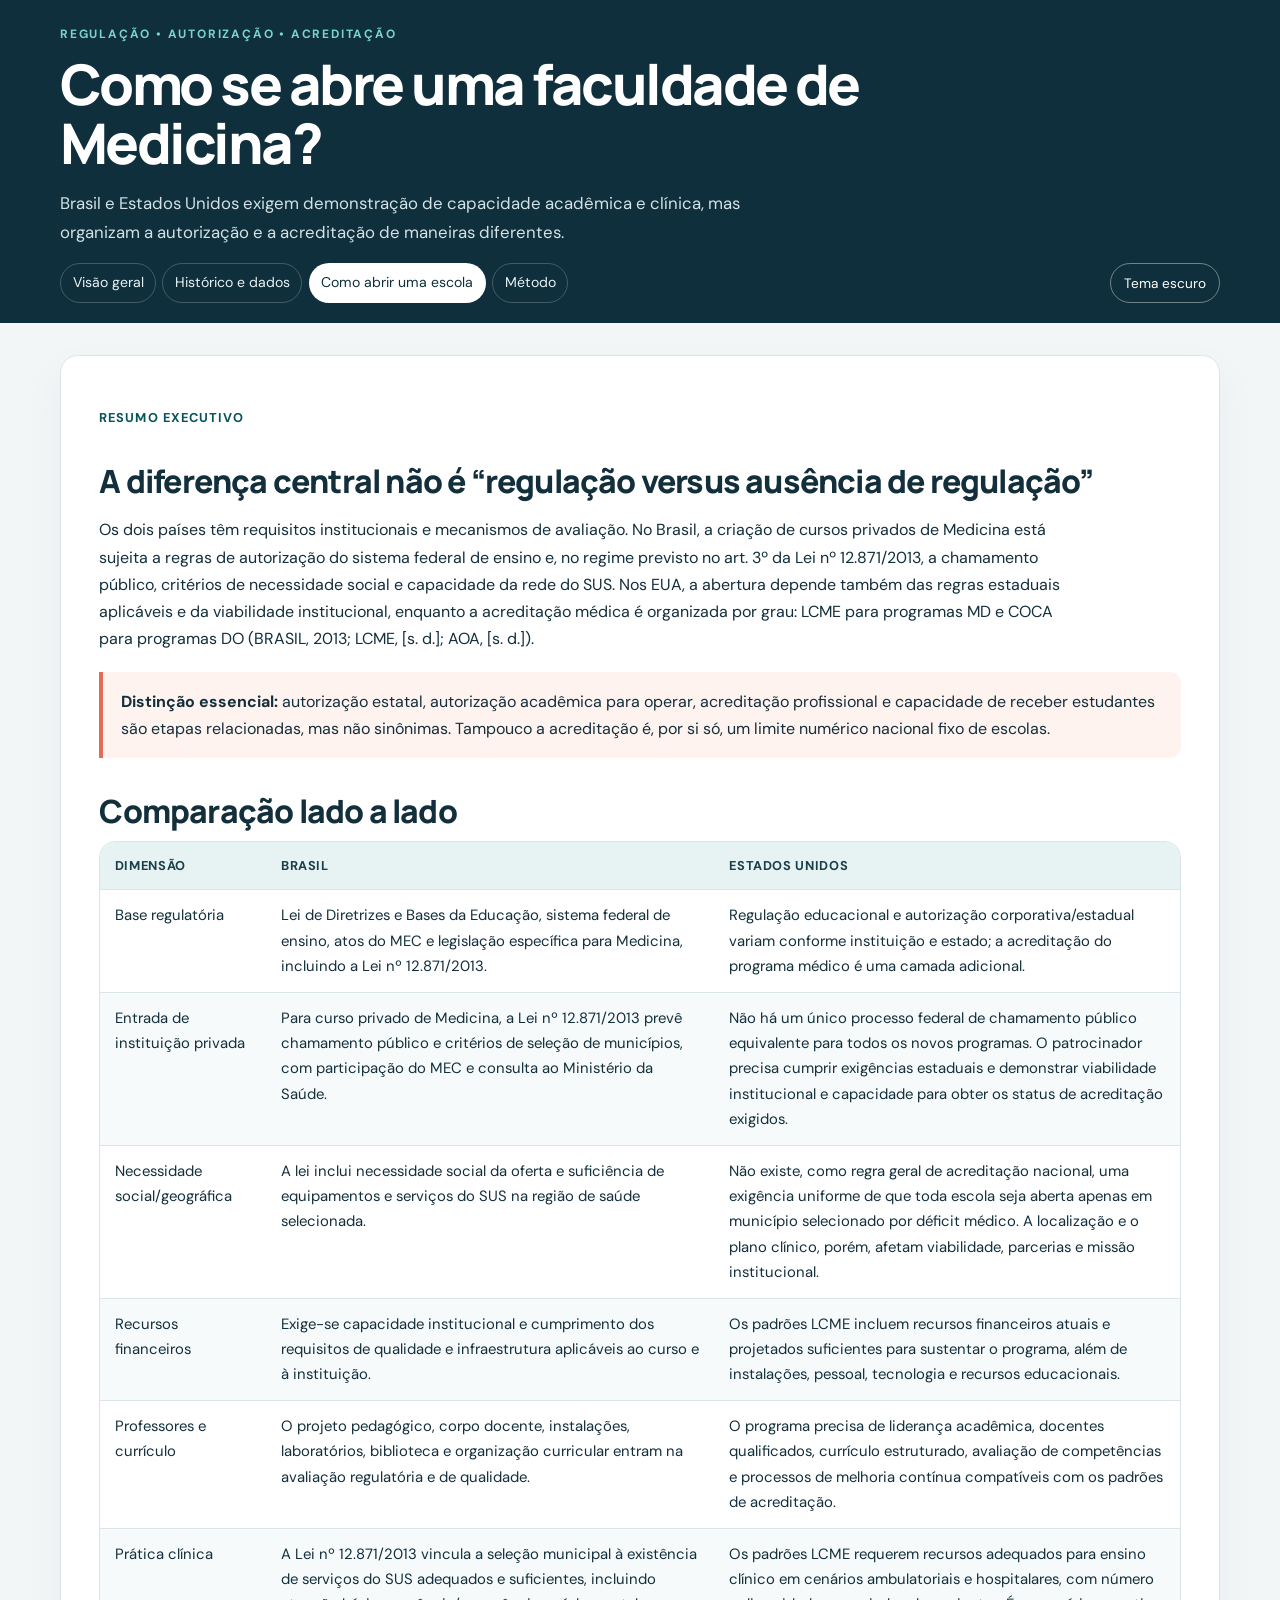
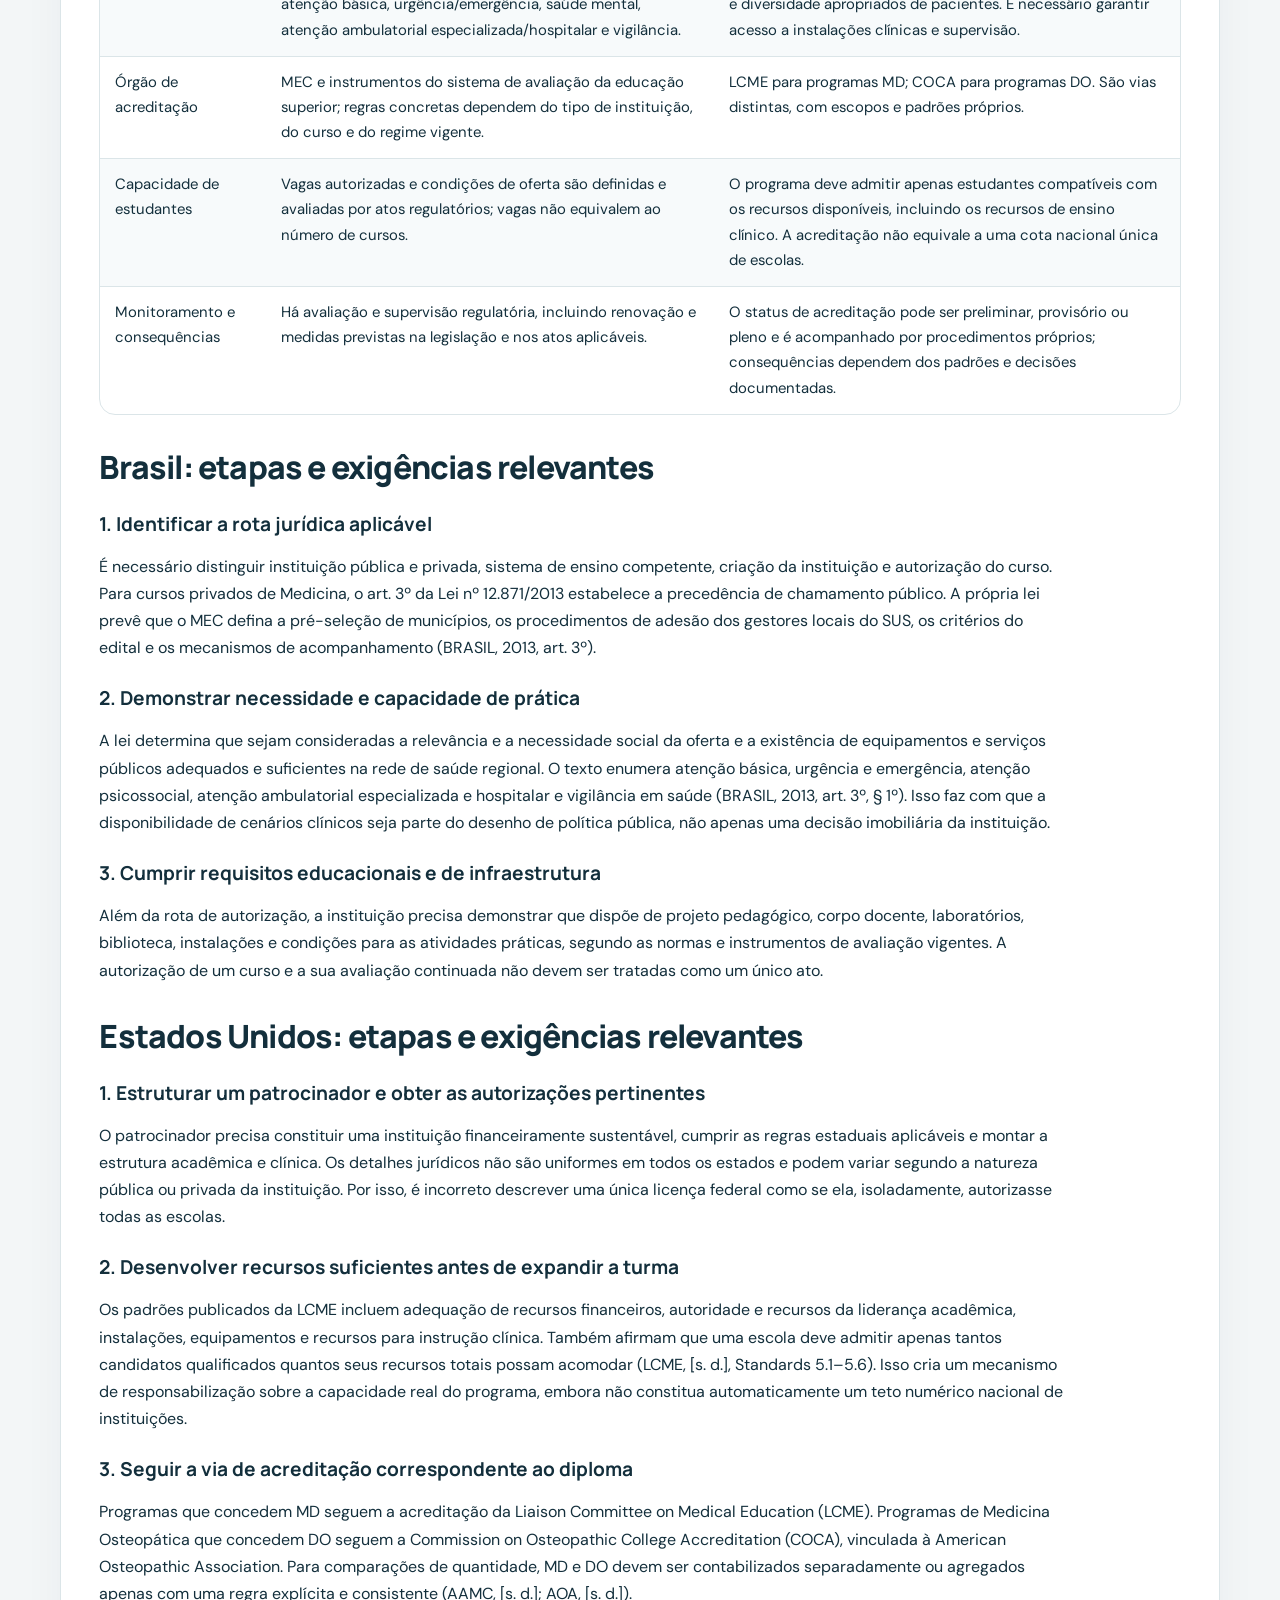
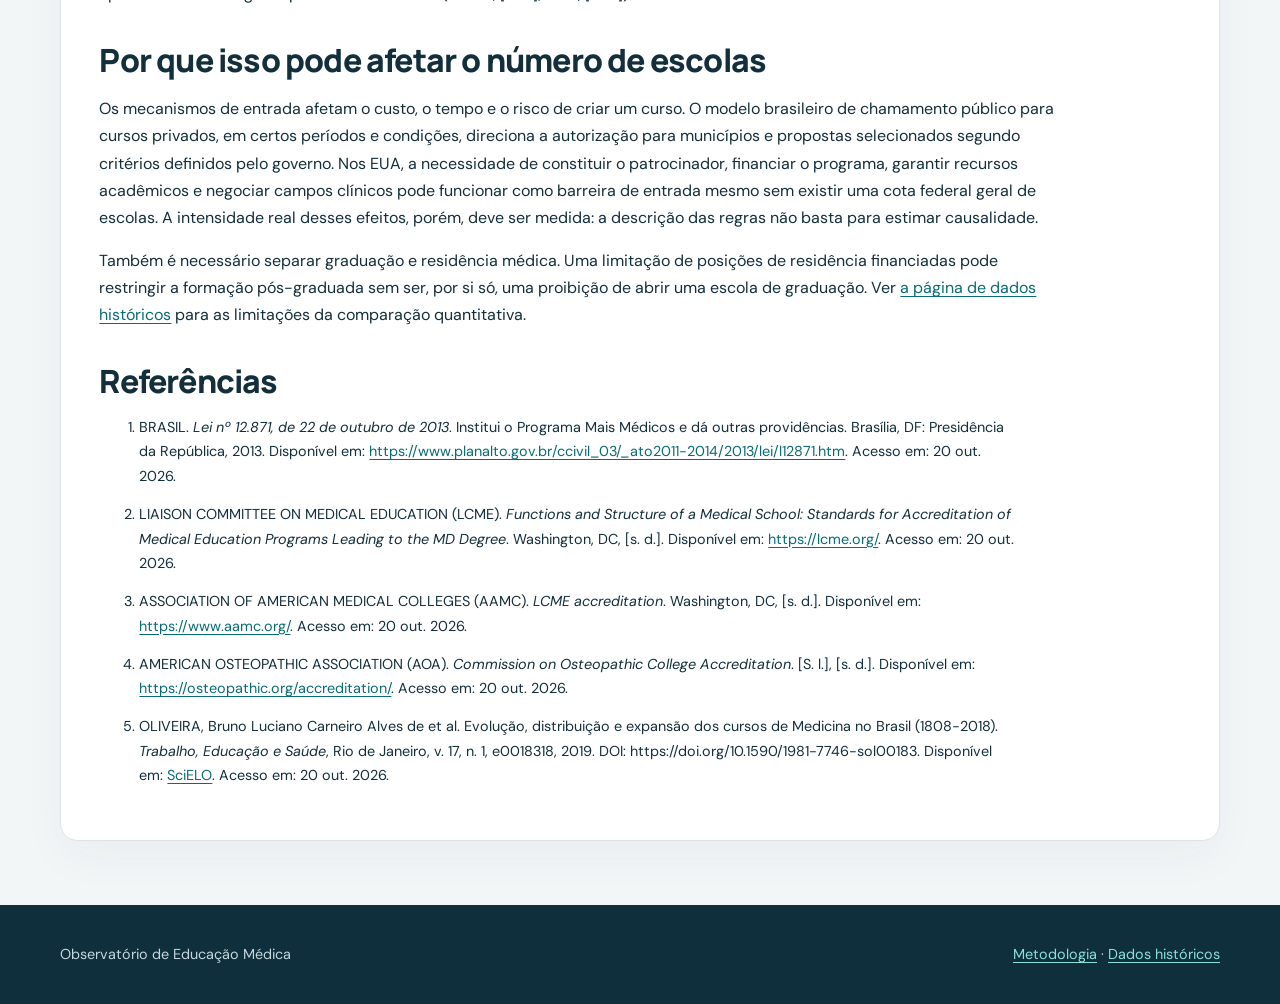
==== criterios.html @ 17373bdc "feat: add detailed comparison of medical school establishment requirements" ====
<!doctype html><html lang="pt-BR"><head><meta charset="utf-8"><meta name="viewport" content="width=device-width,initial-scale=1"><title>Como abrir uma faculdade de Medicina | Observatório</title><link rel="stylesheet" href="assets/site.css"><script defer src="assets/site.js"></script></head><body><a class="skip" href="#conteudo">Pular para o conteúdo</a><header class="site-header"><p class="eyebrow">Regulação • autorização • acreditação</p><h1>Como se abre uma faculdade de Medicina?</h1><p class="intro">Brasil e Estados Unidos exigem demonstração de capacidade acadêmica e clínica, mas organizam a autorização e a acreditação de maneiras diferentes.</p><div class="nav-row"><nav class="main-nav" aria-label="Navegação principal"><a href="index.html">Visão geral</a><a href="evolucao.html">Histórico e dados</a><a href="criterios.html" aria-current="page">Como abrir uma escola</a><a href="docs/METODOLOGIA.md">Método</a></nav><button class="theme-toggle" data-theme-toggle type="button" aria-pressed="false">Tema escuro</button></div></header><main id="conteudo"><article><p class="kicker">Resumo executivo</p><h2>A diferença central não é “regulação versus ausência de regulação”</h2><p>Os dois países têm requisitos institucionais e mecanismos de avaliação. No Brasil, a criação de cursos privados de Medicina está sujeita a regras de autorização do sistema federal de ensino e, no regime previsto no art. 3º da Lei nº 12.871/2013, a chamamento público, critérios de necessidade social e capacidade da rede do SUS. Nos EUA, a abertura depende também das regras estaduais aplicáveis e da viabilidade institucional, enquanto a acreditação médica é organizada por grau: LCME para programas MD e COCA para programas DO (BRASIL, 2013; LCME, [s. d.]; AOA, [s. d.]).</p><div class="note"><strong>Distinção essencial:</strong> autorização estatal, autorização acadêmica para operar, acreditação profissional e capacidade de receber estudantes são etapas relacionadas, mas não sinônimas. Tampouco a acreditação é, por si só, um limite numérico nacional fixo de escolas.</div><h2>Comparação lado a lado</h2><div class="table-wrap"><table><thead><tr><th>Dimensão</th><th>Brasil</th><th>Estados Unidos</th></tr></thead><tbody><tr><td>Base regulatória</td><td>Lei de Diretrizes e Bases da Educação, sistema federal de ensino, atos do MEC e legislação específica para Medicina, incluindo a Lei nº 12.871/2013.</td><td>Regulação educacional e autorização corporativa/estadual variam conforme instituição e estado; a acreditação do programa médico é uma camada adicional.</td></tr><tr><td>Entrada de instituição privada</td><td>Para curso privado de Medicina, a Lei nº 12.871/2013 prevê chamamento público e critérios de seleção de municípios, com participação do MEC e consulta ao Ministério da Saúde.</td><td>Não há um único processo federal de chamamento público equivalente para todos os novos programas. O patrocinador precisa cumprir exigências estaduais e demonstrar viabilidade institucional e capacidade para obter os status de acreditação exigidos.</td></tr><tr><td>Necessidade social/geográfica</td><td>A lei inclui necessidade social da oferta e suficiência de equipamentos e serviços do SUS na região de saúde selecionada.</td><td>Não existe, como regra geral de acreditação nacional, uma exigência uniforme de que toda escola seja aberta apenas em município selecionado por déficit médico. A localização e o plano clínico, porém, afetam viabilidade, parcerias e missão institucional.</td></tr><tr><td>Recursos financeiros</td><td>Exige-se capacidade institucional e cumprimento dos requisitos de qualidade e infraestrutura aplicáveis ao curso e à instituição.</td><td>Os padrões LCME incluem recursos financeiros atuais e projetados suficientes para sustentar o programa, além de instalações, pessoal, tecnologia e recursos educacionais.</td></tr><tr><td>Professores e currículo</td><td>O projeto pedagógico, corpo docente, instalações, laboratórios, biblioteca e organização curricular entram na avaliação regulatória e de qualidade.</td><td>O programa precisa de liderança acadêmica, docentes qualificados, currículo estruturado, avaliação de competências e processos de melhoria contínua compatíveis com os padrões de acreditação.</td></tr><tr><td>Prática clínica</td><td>A Lei nº 12.871/2013 vincula a seleção municipal à existência de serviços do SUS adequados e suficientes, incluindo atenção básica, urgência/emergência, saúde mental, atenção ambulatorial especializada/hospitalar e vigilância.</td><td>Os padrões LCME requerem recursos adequados para ensino clínico em cenários ambulatoriais e hospitalares, com número e diversidade apropriados de pacientes. É necessário garantir acesso a instalações clínicas e supervisão.</td></tr><tr><td>Órgão de acreditação</td><td>MEC e instrumentos do sistema de avaliação da educação superior; regras concretas dependem do tipo de instituição, do curso e do regime vigente.</td><td>LCME para programas MD; COCA para programas DO. São vias distintas, com escopos e padrões próprios.</td></tr><tr><td>Capacidade de estudantes</td><td>Vagas autorizadas e condições de oferta são definidas e avaliadas por atos regulatórios; vagas não equivalem ao número de cursos.</td><td>O programa deve admitir apenas estudantes compatíveis com os recursos disponíveis, incluindo os recursos de ensino clínico. A acreditação não equivale a uma cota nacional única de escolas.</td></tr><tr><td>Monitoramento e consequências</td><td>Há avaliação e supervisão regulatória, incluindo renovação e medidas previstas na legislação e nos atos aplicáveis.</td><td>O status de acreditação pode ser preliminar, provisório ou pleno e é acompanhado por procedimentos próprios; consequências dependem dos padrões e decisões documentadas.</td></tr></tbody></table></div><h2>Brasil: etapas e exigências relevantes</h2><h3>1. Identificar a rota jurídica aplicável</h3><p>É necessário distinguir instituição pública e privada, sistema de ensino competente, criação da instituição e autorização do curso. Para cursos privados de Medicina, o art. 3º da Lei nº 12.871/2013 estabelece a precedência de chamamento público. A própria lei prevê que o MEC defina a pré-seleção de municípios, os procedimentos de adesão dos gestores locais do SUS, os critérios do edital e os mecanismos de acompanhamento (BRASIL, 2013, art. 3º).</p><h3>2. Demonstrar necessidade e capacidade de prática</h3><p>A lei determina que sejam consideradas a relevância e a necessidade social da oferta e a existência de equipamentos e serviços públicos adequados e suficientes na rede de saúde regional. O texto enumera atenção básica, urgência e emergência, atenção psicossocial, atenção ambulatorial especializada e hospitalar e vigilância em saúde (BRASIL, 2013, art. 3º, § 1º). Isso faz com que a disponibilidade de cenários clínicos seja parte do desenho de política pública, não apenas uma decisão imobiliária da instituição.</p><h3>3. Cumprir requisitos educacionais e de infraestrutura</h3><p>Além da rota de autorização, a instituição precisa demonstrar que dispõe de projeto pedagógico, corpo docente, laboratórios, biblioteca, instalações e condições para as atividades práticas, segundo as normas e instrumentos de avaliação vigentes. A autorização de um curso e a sua avaliação continuada não devem ser tratadas como um único ato.</p><h2>Estados Unidos: etapas e exigências relevantes</h2><h3>1. Estruturar um patrocinador e obter as autorizações pertinentes</h3><p>O patrocinador precisa constituir uma instituição financeiramente sustentável, cumprir as regras estaduais aplicáveis e montar a estrutura acadêmica e clínica. Os detalhes jurídicos não são uniformes em todos os estados e podem variar segundo a natureza pública ou privada da instituição. Por isso, é incorreto descrever uma única licença federal como se ela, isoladamente, autorizasse todas as escolas.</p><h3>2. Desenvolver recursos suficientes antes de expandir a turma</h3><p>Os padrões publicados da LCME incluem adequação de recursos financeiros, autoridade e recursos da liderança acadêmica, instalações, equipamentos e recursos para instrução clínica. Também afirmam que uma escola deve admitir apenas tantos candidatos qualificados quantos seus recursos totais possam acomodar (LCME, [s. d.], Standards 5.1–5.6). Isso cria um mecanismo de responsabilização sobre a capacidade real do programa, embora não constitua automaticamente um teto numérico nacional de instituições.</p><h3>3. Seguir a via de acreditação correspondente ao diploma</h3><p>Programas que concedem MD seguem a acreditação da Liaison Committee on Medical Education (LCME). Programas de Medicina Osteopática que concedem DO seguem a Commission on Osteopathic College Accreditation (COCA), vinculada à American Osteopathic Association. Para comparações de quantidade, MD e DO devem ser contabilizados separadamente ou agregados apenas com uma regra explícita e consistente (AAMC, [s. d.]; AOA, [s. d.]).</p><h2>Por que isso pode afetar o número de escolas</h2><p>Os mecanismos de entrada afetam o custo, o tempo e o risco de criar um curso. O modelo brasileiro de chamamento público para cursos privados, em certos períodos e condições, direciona a autorização para municípios e propostas selecionados segundo critérios definidos pelo governo. Nos EUA, a necessidade de constituir o patrocinador, financiar o programa, garantir recursos acadêmicos e negociar campos clínicos pode funcionar como barreira de entrada mesmo sem existir uma cota federal geral de escolas. A intensidade real desses efeitos, porém, deve ser medida: a descrição das regras não basta para estimar causalidade.</p><p>Também é necessário separar graduação e residência médica. Uma limitação de posições de residência financiadas pode restringir a formação pós-graduada sem ser, por si só, uma proibição de abrir uma escola de graduação. Ver <a href="evolucao.html">a página de dados históricos</a> para as limitações da comparação quantitativa.</p><h2>Referências</h2><ol class="refs"><li>BRASIL. <em>Lei nº 12.871, de 22 de outubro de 2013</em>. Institui o Programa Mais Médicos e dá outras providências. Brasília, DF: Presidência da República, 2013. Disponível em: <a href="https://www.planalto.gov.br/ccivil_03/_ato2011-2014/2013/lei/l12871.htm">https://www.planalto.gov.br/ccivil_03/_ato2011-2014/2013/lei/l12871.htm</a>. Acesso em: 20 out. 2026.</li><li>LIAISON COMMITTEE ON MEDICAL EDUCATION (LCME). <em>Functions and Structure of a Medical School: Standards for Accreditation of Medical Education Programs Leading to the MD Degree</em>. Washington, DC, [s. d.]. Disponível em: <a href="https://lcme.org/">https://lcme.org/</a>. Acesso em: 20 out. 2026.</li><li>ASSOCIATION OF AMERICAN MEDICAL COLLEGES (AAMC). <em>LCME accreditation</em>. Washington, DC, [s. d.]. Disponível em: <a href="https://www.aamc.org/">https://www.aamc.org/</a>. Acesso em: 20 out. 2026.</li><li>AMERICAN OSTEOPATHIC ASSOCIATION (AOA). <em>Commission on Osteopathic College Accreditation</em>. [S. l.], [s. d.]. Disponível em: <a href="https://osteopathic.org/accreditation/">https://osteopathic.org/accreditation/</a>. Acesso em: 20 out. 2026.</li><li>OLIVEIRA, Bruno Luciano Carneiro Alves de et al. Evolução, distribuição e expansão dos cursos de Medicina no Brasil (1808-2018). <em>Trabalho, Educação e Saúde</em>, Rio de Janeiro, v. 17, n. 1, e0018318, 2019. DOI: https://doi.org/10.1590/1981-7746-sol00183. Disponível em: <a href="https://www.scielo.br/j/tes/a/SGBd4Hbk5ghWD3yg6vqt3Jk/">SciELO</a>. Acesso em: 20 out. 2026.</li></ol></article></main><footer class="site-footer"><div class="footer-inner"><p>Observatório de Educação Médica</p><p><a href="docs/METODOLOGIA.md">Metodologia</a> · <a href="evolucao.html">Dados históricos</a></p></div></footer></body></html>
---- assets/site.css ----
@import url('https://fonts.googleapis.com/css2?family=DM+Sans:wght@400;500;600;700&family=Manrope:wght@500;600;700;800&display=swap');:root{color-scheme:light;--bg:#f3f6f7;--paper:#fff;--ink:#132f3c;--muted:#526b77;--line:#dbe5e8;--teal:#087e8b;--coral:#e56b54;--shadow:0 16px 44px #1537470b}*{box-sizing:border-box}html{scroll-behavior:smooth}body{margin:0;background:var(--bg);color:var(--ink);font:16px/1.7 'DM Sans',system-ui,sans-serif}a{color:#086b75;text-underline-offset:3px}a:hover{color:var(--coral)}.skip{position:absolute;left:-9999px}.skip:focus{left:1rem;top:1rem;background:#fff;padding:1rem;z-index:5}.site-header{background:#102f3c;color:white;padding:1.5rem max(1rem,calc((100% - 1160px)/2)) 1.2rem}.eyebrow{margin:0;color:#7bd3d0;font-size:.75rem;font-weight:700;text-transform:uppercase;letter-spacing:.15em}.site-header h1{font:800 clamp(2rem,4.5vw,3.5rem)/1.05 Manrope,system-ui,sans-serif;letter-spacing:-.045em;margin:.65rem 0;max-width:900px}.intro{color:#d2e2e6;max-width:760px;font-size:1.05rem}.nav-row{display:flex;justify-content:space-between;align-items:center;gap:1rem;flex-wrap:wrap}.main-nav{display:flex;flex-wrap:wrap;gap:.4rem}.main-nav a{color:#e8f3f5;text-decoration:none;padding:.45rem .72rem;border:1px solid #ffffff35;border-radius:99px;font-size:.88rem}.main-nav a:hover,.main-nav a[aria-current=page]{background:#fff;color:#102f3c}.theme-toggle{border:1px solid #ffffff66;background:transparent;color:white;border-radius:99px;padding:.45rem .8rem;cursor:pointer;font:inherit;font-size:.85rem}main{width:min(1160px,calc(100% - 2rem));margin:2rem auto 4rem}.hero{background:linear-gradient(125deg,#e1f2ef,#f9fbfa 65%,#fff);border:1px solid #cde4e1;border-radius:1.5rem;padding:clamp(1.4rem,5vw,3.5rem)}.hero h2{font:800 clamp(2rem,4.8vw,4rem)/1.08 Manrope,system-ui,sans-serif;letter-spacing:-.05em;max-width:900px;margin:.7rem 0 1rem}.hero p{max-width:800px;font-size:1.08rem;color:#3d5b65}.kicker{color:#07545d;font-size:.8rem;font-weight:700;letter-spacing:.08em;text-transform:uppercase}.section-heading{font:800 clamp(1.5rem,3vw,2.2rem)/1.2 Manrope,sans-serif;letter-spacing:-.03em;margin:3rem 0 .4rem}.lede{color:var(--muted);max-width:800px}.card-grid{display:grid;grid-template-columns:repeat(3,minmax(0,1fr));gap:1rem;margin:1.4rem 0}.feature-card,article,.chart-card{background:var(--paper);border:1px solid var(--line);border-radius:1.1rem;padding:1.4rem;box-shadow:var(--shadow)}.feature-card{display:flex;flex-direction:column;min-height:190px;color:inherit;text-decoration:none;transition:transform .2s,border-color .2s}.feature-card:hover{transform:translateY(-3px);border-color:var(--teal)}.card-number{font:800 2rem Manrope;color:var(--coral)}.feature-card h3{font:700 1.2rem Manrope;margin:.5rem 0}.feature-card p{margin:0;color:var(--muted);font-size:.94rem}.arrow{margin-top:auto;padding-top:1rem;color:#07545d;font-weight:700}.stats{display:grid;grid-template-columns:repeat(3,minmax(0,1fr));gap:.8rem;margin:1.5rem 0}.stat{background:#fff;border:1px solid var(--line);border-radius:1rem;padding:1rem}.stat strong{display:block;font:800 clamp(1.6rem,3vw,2.4rem) Manrope;letter-spacing:-.04em}.stat span{font-size:.85rem;color:var(--muted)}.stat:nth-child(2) strong{color:var(--teal)}.stat:nth-child(3) strong{color:var(--coral)}article{padding:clamp(1rem,3vw,2.5rem)}article h2{font:800 clamp(1.4rem,2.7vw,2rem)/1.2 Manrope,sans-serif;letter-spacing:-.025em;margin:2.1rem 0 .7rem}article h2:first-child{margin-top:0}article h3{font:700 1.2rem Manrope;margin:1.5rem 0 .4rem}p,li{max-width:88ch}li{margin:.35rem 0}.note{border-left:4px solid var(--coral);padding:1rem 1.1rem;background:#fff3ef;border-radius:0 .7rem .7rem 0;margin:1.2rem 0}.source-note{font-size:.91rem;color:var(--muted)}.chart-card{margin:1.3rem 0}.chart-scroll{overflow-x:auto}.chart-scroll svg{display:block;width:100%;min-width:650px;height:auto}.chart-legend{display:flex;flex-wrap:wrap;gap:1rem;color:var(--muted);font-size:.9rem}.legend-item{display:flex;align-items:center;gap:.45rem}.legend-dot{width:.8rem;height:.8rem;border-radius:50%;display:inline-block}.table-wrap{overflow-x:auto;border:1px solid var(--line);border-radius:1rem;background:var(--paper)}table{border-collapse:collapse;width:100%;min-width:650px;font-size:.93rem}th,td{text-align:left;vertical-align:top;padding:.8rem .9rem;border-bottom:1px solid var(--line)}th{background:#e7f2f2;color:#193f4b;font-size:.8rem;text-transform:uppercase;letter-spacing:.05em}tbody tr:nth-child(even){background:#f7fafb}tbody tr:last-child td{border-bottom:0}.refs{font-size:.9rem}.refs li{margin:.85rem 0;overflow-wrap:anywhere}.site-footer{background:#102f3c;color:#c4d8dd;padding:2rem max(1rem,calc((100% - 1160px)/2))}.footer-inner{display:flex;justify-content:space-between;gap:2rem;flex-wrap:wrap}.site-footer a{color:#8ce0dc}.site-footer p{margin:.3rem 0;font-size:.9rem}button:focus-visible,a:focus-visible{outline:3px solid var(--coral);outline-offset:3px}@media(max-width:800px){.card-grid{grid-template-columns:repeat(2,minmax(0,1fr))}.stats{grid-template-columns:1fr 1fr}}@media(max-width:540px){main{width:calc(100% - 1rem);margin-top:.75rem}.site-header{padding:1.2rem .8rem}.main-nav{gap:.3rem}.main-nav a{font-size:.81rem;padding:.4rem .55rem}.card-grid,.stats{grid-template-columns:1fr}.hero{border-radius:1rem;padding:1.3rem}.feature-card{min-height:unset}article{padding:1rem}.chart-card{padding:.75rem}}:root[data-theme=dark]{color-scheme:dark;--bg:#0c1b22;--paper:#132832;--ink:#edf6f7;--muted:#b0c5cb;--line:#29434d;--shadow:0 16px 44px #0002}:root[data-theme=dark] .hero{background:linear-gradient(125deg,#163e42,#132832);border-color:#315b60}:root[data-theme=dark] .hero p{color:#d0e3e5}:root[data-theme=dark] .stat{background:var(--paper)}:root[data-theme=dark] th{background:#1a4148;color:#edf6f7}:root[data-theme=dark] tbody tr:nth-child(even){background:#172f38}:root[data-theme=dark] .note{background:#3a2926}@media(prefers-reduced-motion:reduce){html{scroll-behavior:auto}*,*:before,*:after{transition:none!important}}
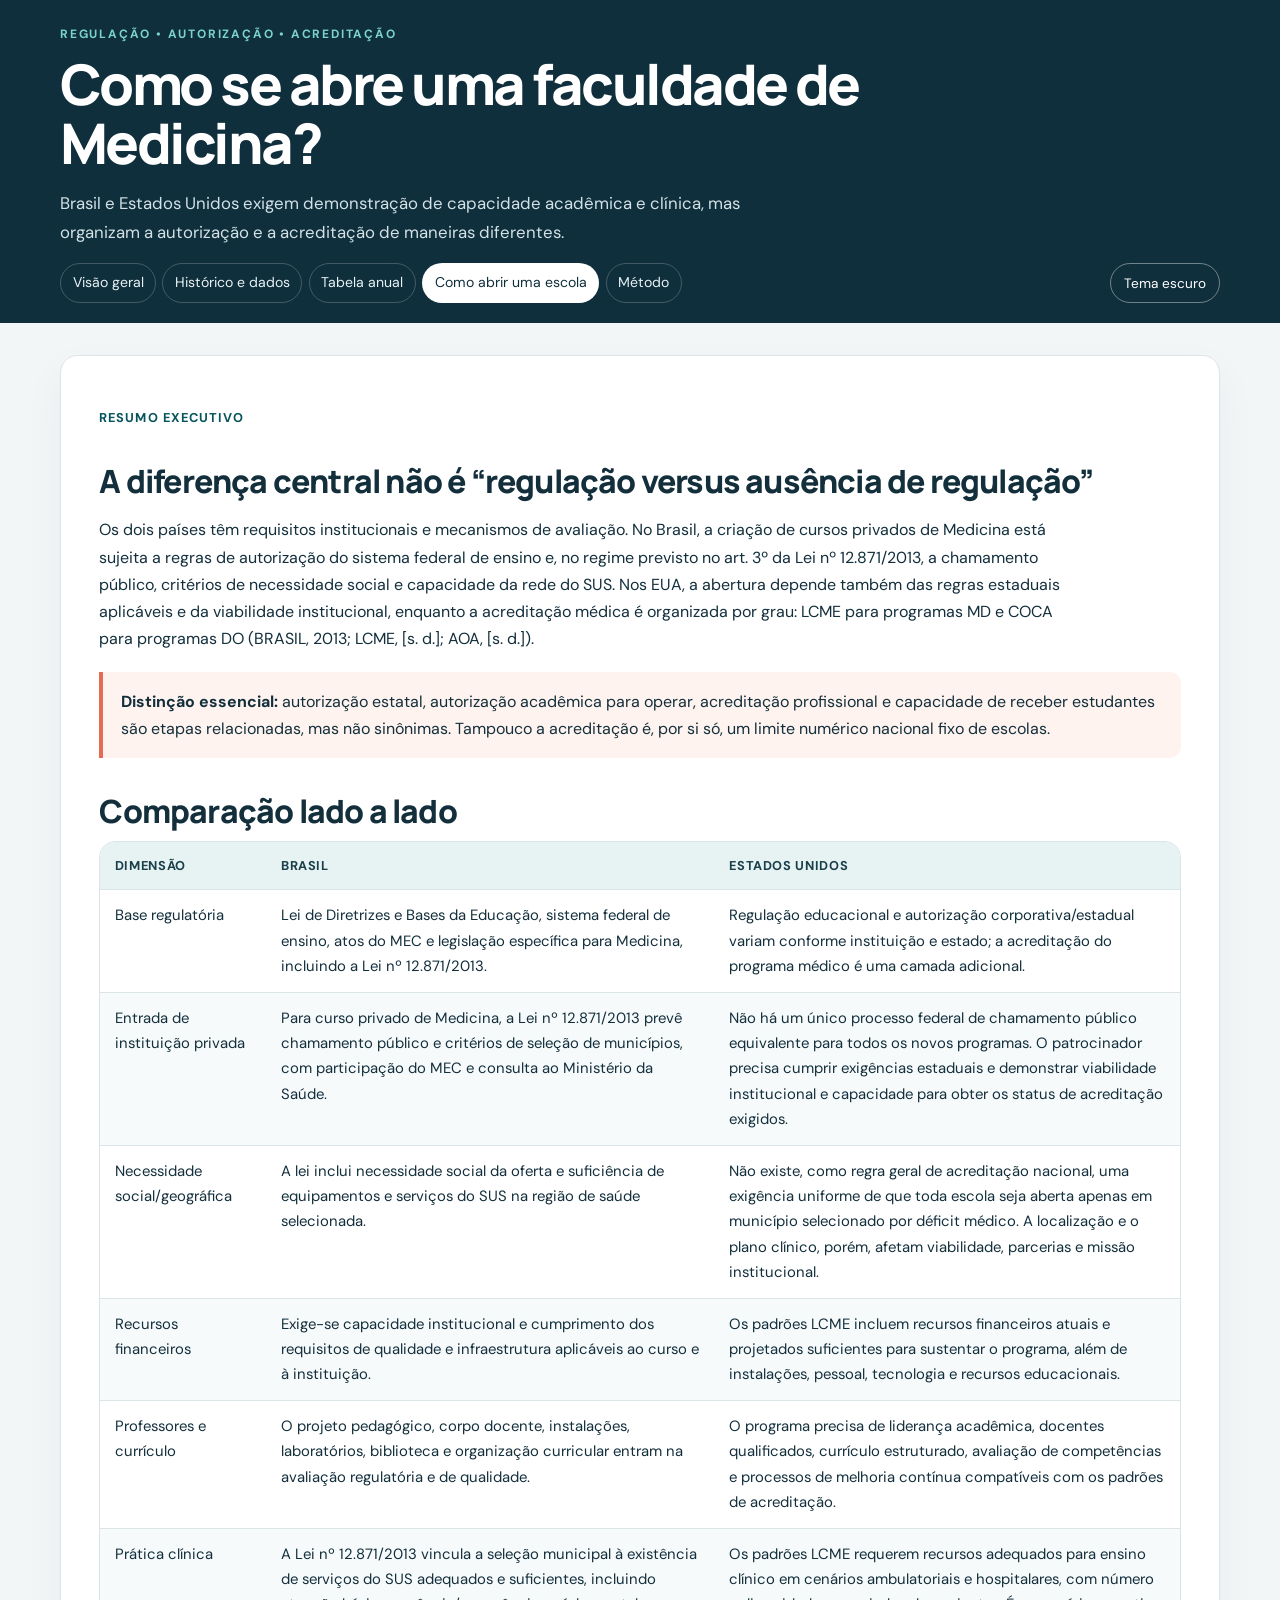
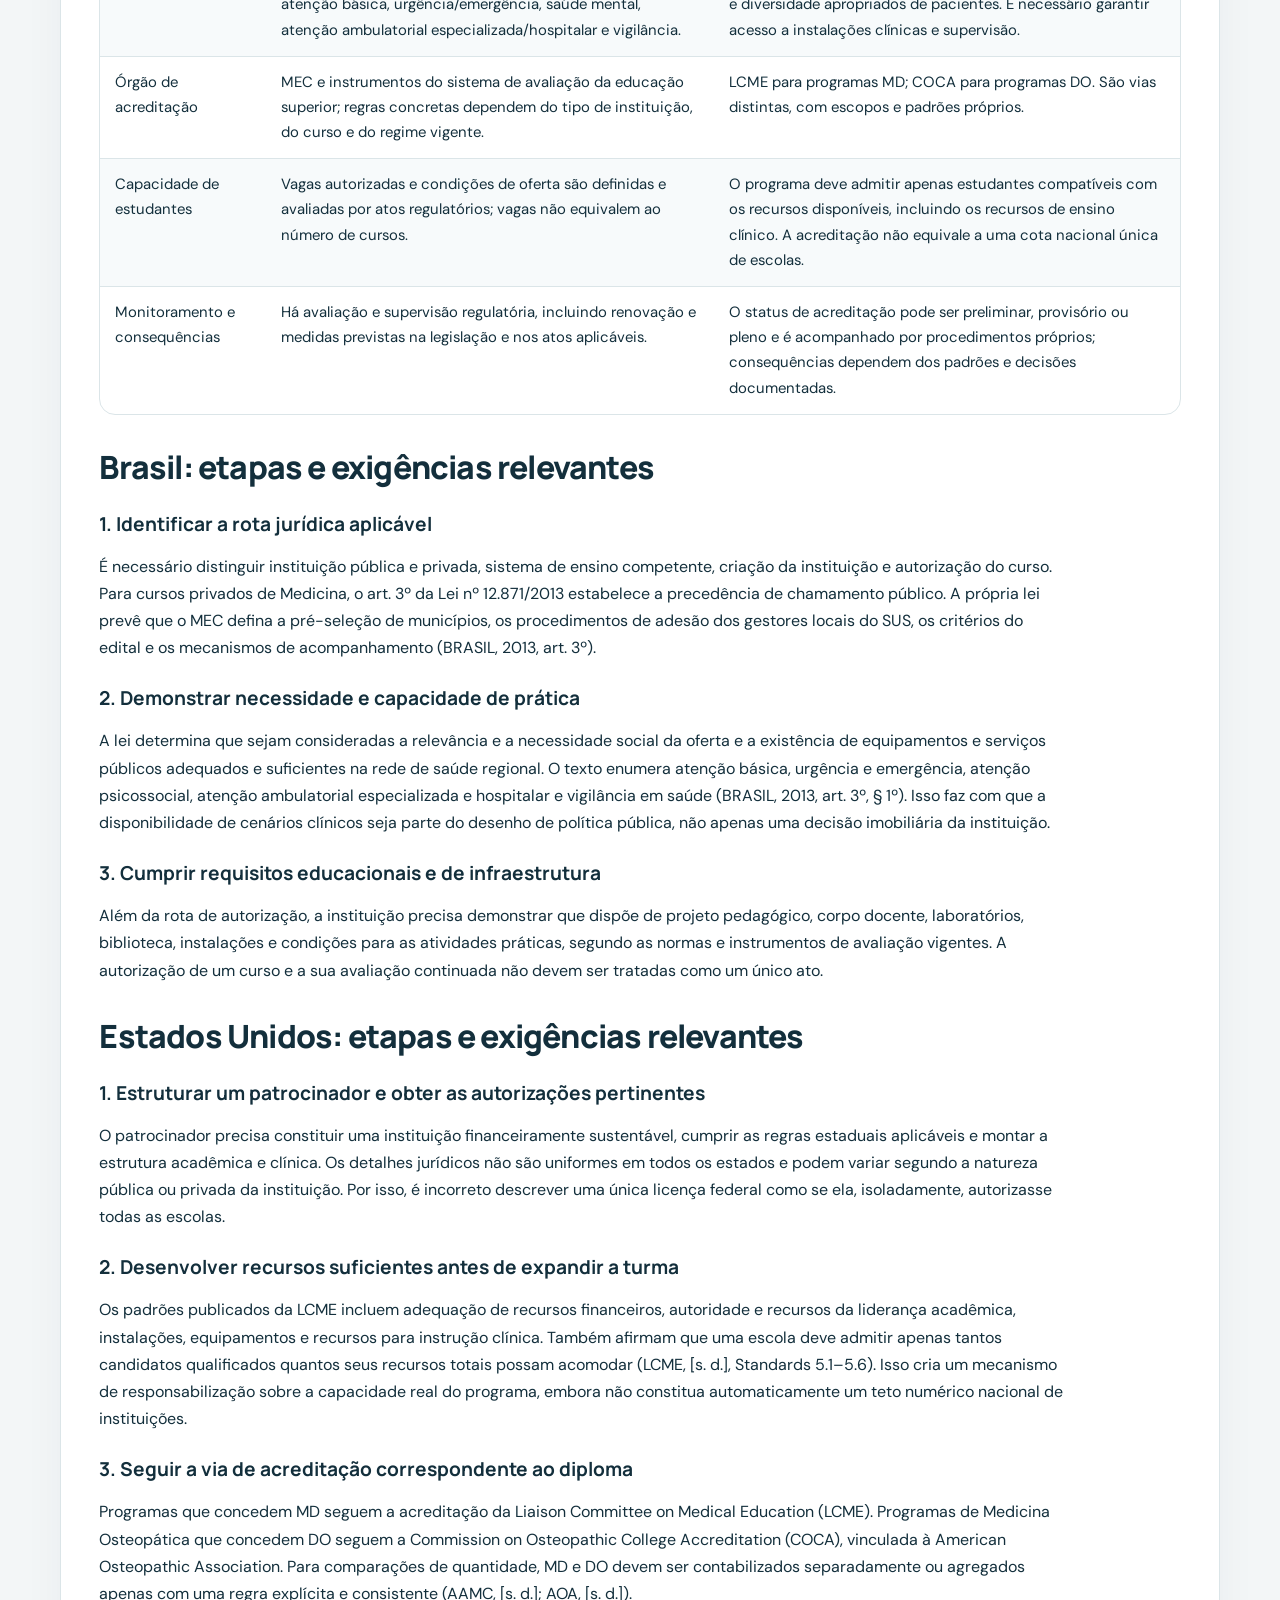
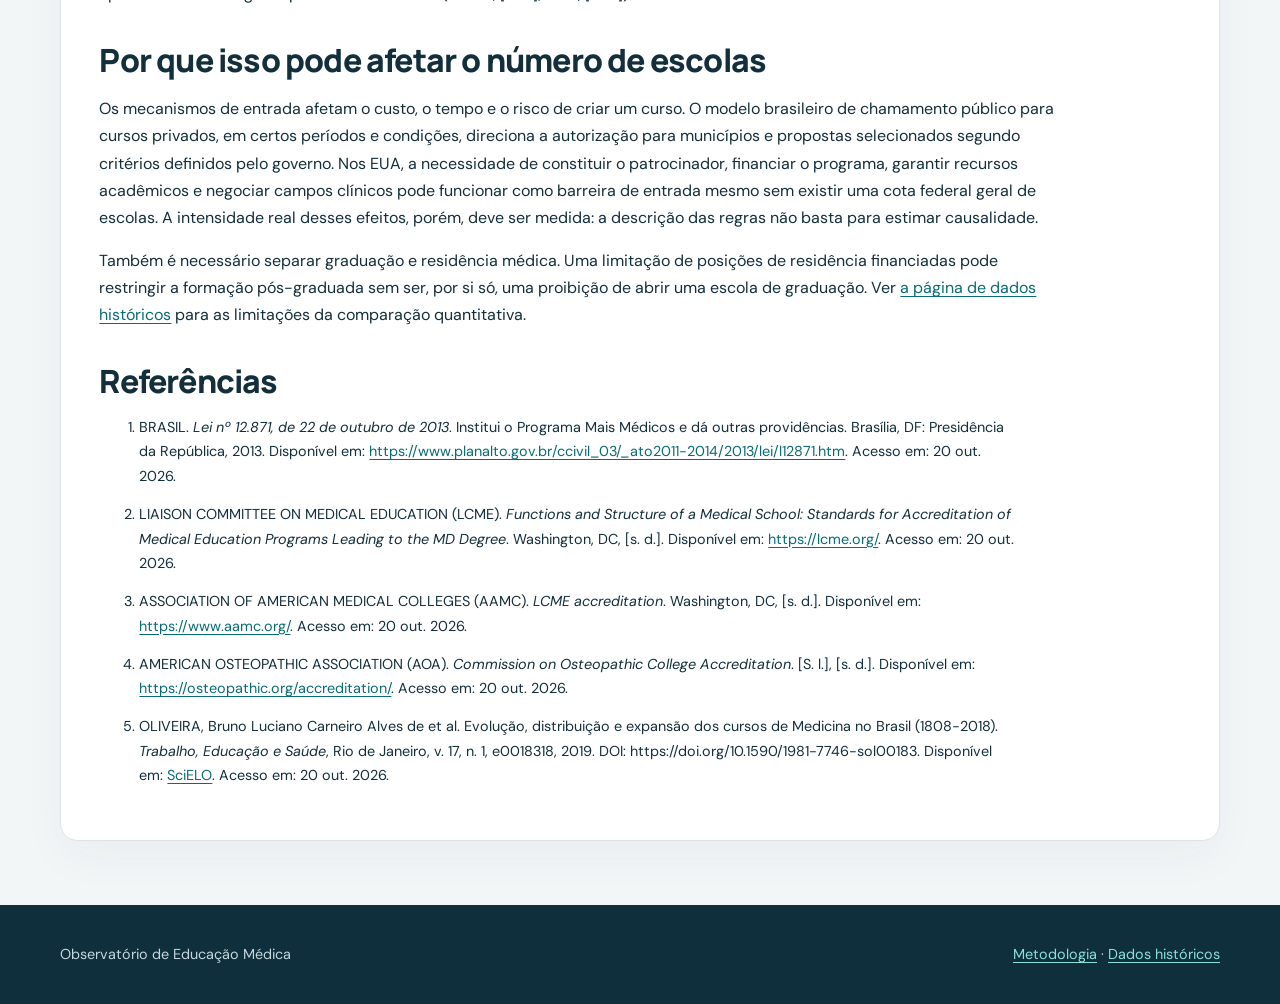
==== commit f49931da: "docs: link annual table and correct bibliographic metadata" ====
--- a/criterios.html
+++ b/criterios.html
@@ -1 +1 @@
-<!doctype html><html lang="pt-BR"><head><meta charset="utf-8"><meta name="viewport" content="width=device-width,initial-scale=1"><title>Como abrir uma faculdade de Medicina | Observatório</title><link rel="stylesheet" href="assets/site.css"><script defer src="assets/site.js"></script></head><body><a class="skip" href="#conteudo">Pular para o conteúdo</a><header class="site-header"><p class="eyebrow">Regulação • autorização • acreditação</p><h1>Como se abre uma faculdade de Medicina?</h1><p class="intro">Brasil e Estados Unidos exigem demonstração de capacidade acadêmica e clínica, mas organizam a autorização e a acreditação de maneiras diferentes.</p><div class="nav-row"><nav class="main-nav" aria-label="Navegação principal"><a href="index.html">Visão geral</a><a href="evolucao.html">Histórico e dados</a><a href="criterios.html" aria-current="page">Como abrir uma escola</a><a href="docs/METODOLOGIA.md">Método</a></nav><button class="theme-toggle" data-theme-toggle type="button" aria-pressed="false">Tema escuro</button></div></header><main id="conteudo"><article><p class="kicker">Resumo executivo</p><h2>A diferença central não é “regulação versus ausência de regulação”</h2><p>Os dois países têm requisitos institucionais e mecanismos de avaliação. No Brasil, a criação de cursos privados de Medicina está sujeita a regras de autorização do sistema federal de ensino e, no regime previsto no art. 3º da Lei nº 12.871/2013, a chamamento público, critérios de necessidade social e capacidade da rede do SUS. Nos EUA, a abertura depende também das regras estaduais aplicáveis e da viabilidade institucional, enquanto a acreditação médica é organizada por grau: LCME para programas MD e COCA para programas DO (BRASIL, 2013; LCME, [s. d.]; AOA, [s. d.]).</p><div class="note"><strong>Distinção essencial:</strong> autorização estatal, autorização acadêmica para operar, acreditação profissional e capacidade de receber estudantes são etapas relacionadas, mas não sinônimas. Tampouco a acreditação é, por si só, um limite numérico nacional fixo de escolas.</div><h2>Comparação lado a lado</h2><div class="table-wrap"><table><thead><tr><th>Dimensão</th><th>Brasil</th><th>Estados Unidos</th></tr></thead><tbody><tr><td>Base regulatória</td><td>Lei de Diretrizes e Bases da Educação, sistema federal de ensino, atos do MEC e legislação específica para Medicina, incluindo a Lei nº 12.871/2013.</td><td>Regulação educacional e autorização corporativa/estadual variam conforme instituição e estado; a acreditação do programa médico é uma camada adicional.</td></tr><tr><td>Entrada de instituição privada</td><td>Para curso privado de Medicina, a Lei nº 12.871/2013 prevê chamamento público e critérios de seleção de municípios, com participação do MEC e consulta ao Ministério da Saúde.</td><td>Não há um único processo federal de chamamento público equivalente para todos os novos programas. O patrocinador precisa cumprir exigências estaduais e demonstrar viabilidade institucional e capacidade para obter os status de acreditação exigidos.</td></tr><tr><td>Necessidade social/geográfica</td><td>A lei inclui necessidade social da oferta e suficiência de equipamentos e serviços do SUS na região de saúde selecionada.</td><td>Não existe, como regra geral de acreditação nacional, uma exigência uniforme de que toda escola seja aberta apenas em município selecionado por déficit médico. A localização e o plano clínico, porém, afetam viabilidade, parcerias e missão institucional.</td></tr><tr><td>Recursos financeiros</td><td>Exige-se capacidade institucional e cumprimento dos requisitos de qualidade e infraestrutura aplicáveis ao curso e à instituição.</td><td>Os padrões LCME incluem recursos financeiros atuais e projetados suficientes para sustentar o programa, além de instalações, pessoal, tecnologia e recursos educacionais.</td></tr><tr><td>Professores e currículo</td><td>O projeto pedagógico, corpo docente, instalações, laboratórios, biblioteca e organização curricular entram na avaliação regulatória e de qualidade.</td><td>O programa precisa de liderança acadêmica, docentes qualificados, currículo estruturado, avaliação de competências e processos de melhoria contínua compatíveis com os padrões de acreditação.</td></tr><tr><td>Prática clínica</td><td>A Lei nº 12.871/2013 vincula a seleção municipal à existência de serviços do SUS adequados e suficientes, incluindo atenção básica, urgência/emergência, saúde mental, atenção ambulatorial especializada/hospitalar e vigilância.</td><td>Os padrões LCME requerem recursos adequados para ensino clínico em cenários ambulatoriais e hospitalares, com número e diversidade apropriados de pacientes. É necessário garantir acesso a instalações clínicas e supervisão.</td></tr><tr><td>Órgão de acreditação</td><td>MEC e instrumentos do sistema de avaliação da educação superior; regras concretas dependem do tipo de instituição, do curso e do regime vigente.</td><td>LCME para programas MD; COCA para programas DO. São vias distintas, com escopos e padrões próprios.</td></tr><tr><td>Capacidade de estudantes</td><td>Vagas autorizadas e condições de oferta são definidas e avaliadas por atos regulatórios; vagas não equivalem ao número de cursos.</td><td>O programa deve admitir apenas estudantes compatíveis com os recursos disponíveis, incluindo os recursos de ensino clínico. A acreditação não equivale a uma cota nacional única de escolas.</td></tr><tr><td>Monitoramento e consequências</td><td>Há avaliação e supervisão regulatória, incluindo renovação e medidas previstas na legislação e nos atos aplicáveis.</td><td>O status de acreditação pode ser preliminar, provisório ou pleno e é acompanhado por procedimentos próprios; consequências dependem dos padrões e decisões documentadas.</td></tr></tbody></table></div><h2>Brasil: etapas e exigências relevantes</h2><h3>1. Identificar a rota jurídica aplicável</h3><p>É necessário distinguir instituição pública e privada, sistema de ensino competente, criação da instituição e autorização do curso. Para cursos privados de Medicina, o art. 3º da Lei nº 12.871/2013 estabelece a precedência de chamamento público. A própria lei prevê que o MEC defina a pré-seleção de municípios, os procedimentos de adesão dos gestores locais do SUS, os critérios do edital e os mecanismos de acompanhamento (BRASIL, 2013, art. 3º).</p><h3>2. Demonstrar necessidade e capacidade de prática</h3><p>A lei determina que sejam consideradas a relevância e a necessidade social da oferta e a existência de equipamentos e serviços públicos adequados e suficientes na rede de saúde regional. O texto enumera atenção básica, urgência e emergência, atenção psicossocial, atenção ambulatorial especializada e hospitalar e vigilância em saúde (BRASIL, 2013, art. 3º, § 1º). Isso faz com que a disponibilidade de cenários clínicos seja parte do desenho de política pública, não apenas uma decisão imobiliária da instituição.</p><h3>3. Cumprir requisitos educacionais e de infraestrutura</h3><p>Além da rota de autorização, a instituição precisa demonstrar que dispõe de projeto pedagógico, corpo docente, laboratórios, biblioteca, instalações e condições para as atividades práticas, segundo as normas e instrumentos de avaliação vigentes. A autorização de um curso e a sua avaliação continuada não devem ser tratadas como um único ato.</p><h2>Estados Unidos: etapas e exigências relevantes</h2><h3>1. Estruturar um patrocinador e obter as autorizações pertinentes</h3><p>O patrocinador precisa constituir uma instituição financeiramente sustentável, cumprir as regras estaduais aplicáveis e montar a estrutura acadêmica e clínica. Os detalhes jurídicos não são uniformes em todos os estados e podem variar segundo a natureza pública ou privada da instituição. Por isso, é incorreto descrever uma única licença federal como se ela, isoladamente, autorizasse todas as escolas.</p><h3>2. Desenvolver recursos suficientes antes de expandir a turma</h3><p>Os padrões publicados da LCME incluem adequação de recursos financeiros, autoridade e recursos da liderança acadêmica, instalações, equipamentos e recursos para instrução clínica. Também afirmam que uma escola deve admitir apenas tantos candidatos qualificados quantos seus recursos totais possam acomodar (LCME, [s. d.], Standards 5.1–5.6). Isso cria um mecanismo de responsabilização sobre a capacidade real do programa, embora não constitua automaticamente um teto numérico nacional de instituições.</p><h3>3. Seguir a via de acreditação correspondente ao diploma</h3><p>Programas que concedem MD seguem a acreditação da Liaison Committee on Medical Education (LCME). Programas de Medicina Osteopática que concedem DO seguem a Commission on Osteopathic College Accreditation (COCA), vinculada à American Osteopathic Association. Para comparações de quantidade, MD e DO devem ser contabilizados separadamente ou agregados apenas com uma regra explícita e consistente (AAMC, [s. d.]; AOA, [s. d.]).</p><h2>Por que isso pode afetar o número de escolas</h2><p>Os mecanismos de entrada afetam o custo, o tempo e o risco de criar um curso. O modelo brasileiro de chamamento público para cursos privados, em certos períodos e condições, direciona a autorização para municípios e propostas selecionados segundo critérios definidos pelo governo. Nos EUA, a necessidade de constituir o patrocinador, financiar o programa, garantir recursos acadêmicos e negociar campos clínicos pode funcionar como barreira de entrada mesmo sem existir uma cota federal geral de escolas. A intensidade real desses efeitos, porém, deve ser medida: a descrição das regras não basta para estimar causalidade.</p><p>Também é necessário separar graduação e residência médica. Uma limitação de posições de residência financiadas pode restringir a formação pós-graduada sem ser, por si só, uma proibição de abrir uma escola de graduação. Ver <a href="evolucao.html">a página de dados históricos</a> para as limitações da comparação quantitativa.</p><h2>Referências</h2><ol class="refs"><li>BRASIL. <em>Lei nº 12.871, de 22 de outubro de 2013</em>. Institui o Programa Mais Médicos e dá outras providências. Brasília, DF: Presidência da República, 2013. Disponível em: <a href="https://www.planalto.gov.br/ccivil_03/_ato2011-2014/2013/lei/l12871.htm">https://www.planalto.gov.br/ccivil_03/_ato2011-2014/2013/lei/l12871.htm</a>. Acesso em: 20 out. 2026.</li><li>LIAISON COMMITTEE ON MEDICAL EDUCATION (LCME). <em>Functions and Structure of a Medical School: Standards for Accreditation of Medical Education Programs Leading to the MD Degree</em>. Washington, DC, [s. d.]. Disponível em: <a href="https://lcme.org/">https://lcme.org/</a>. Acesso em: 20 out. 2026.</li><li>ASSOCIATION OF AMERICAN MEDICAL COLLEGES (AAMC). <em>LCME accreditation</em>. Washington, DC, [s. d.]. Disponível em: <a href="https://www.aamc.org/">https://www.aamc.org/</a>. Acesso em: 20 out. 2026.</li><li>AMERICAN OSTEOPATHIC ASSOCIATION (AOA). <em>Commission on Osteopathic College Accreditation</em>. [S. l.], [s. d.]. Disponível em: <a href="https://osteopathic.org/accreditation/">https://osteopathic.org/accreditation/</a>. Acesso em: 20 out. 2026.</li><li>OLIVEIRA, Bruno Luciano Carneiro Alves de et al. Evolução, distribuição e expansão dos cursos de Medicina no Brasil (1808-2018). <em>Trabalho, Educação e Saúde</em>, Rio de Janeiro, v. 17, n. 1, e0018318, 2019. DOI: https://doi.org/10.1590/1981-7746-sol00183. Disponível em: <a href="https://www.scielo.br/j/tes/a/SGBd4Hbk5ghWD3yg6vqt3Jk/">SciELO</a>. Acesso em: 20 out. 2026.</li></ol></article></main><footer class="site-footer"><div class="footer-inner"><p>Observatório de Educação Médica</p><p><a href="docs/METODOLOGIA.md">Metodologia</a> · <a href="evolucao.html">Dados históricos</a></p></div></footer></body></html>+<!doctype html><html lang="pt-BR"><head><meta charset="utf-8"><meta name="viewport" content="width=device-width,initial-scale=1"><title>Como abrir uma faculdade de Medicina | Observatório</title><link rel="stylesheet" href="assets/site.css"><script defer src="assets/site.js"></script></head><body><a class="skip" href="#conteudo">Pular para o conteúdo</a><header class="site-header"><p class="eyebrow">Regulação • autorização • acreditação</p><h1>Como se abre uma faculdade de Medicina?</h1><p class="intro">Brasil e Estados Unidos exigem demonstração de capacidade acadêmica e clínica, mas organizam a autorização e a acreditação de maneiras diferentes.</p><div class="nav-row"><nav class="main-nav" aria-label="Navegação principal"><a href="index.html">Visão geral</a><a href="evolucao.html">Histórico e dados</a><a href="serie-anual.html">Tabela anual</a><a href="criterios.html" aria-current="page">Como abrir uma escola</a><a href="docs/METODOLOGIA.md">Método</a></nav><button class="theme-toggle" data-theme-toggle type="button" aria-pressed="false">Tema escuro</button></div></header><main id="conteudo"><article><p class="kicker">Resumo executivo</p><h2>A diferença central não é “regulação versus ausência de regulação”</h2><p>Os dois países têm requisitos institucionais e mecanismos de avaliação. No Brasil, a criação de cursos privados de Medicina está sujeita a regras de autorização do sistema federal de ensino e, no regime previsto no art. 3º da Lei nº 12.871/2013, a chamamento público, critérios de necessidade social e capacidade da rede do SUS. Nos EUA, a abertura depende também das regras estaduais aplicáveis e da viabilidade institucional, enquanto a acreditação médica é organizada por grau: LCME para programas MD e COCA para programas DO (BRASIL, 2013; LCME, [s. d.]; AOA, [s. d.]).</p><div class="note"><strong>Distinção essencial:</strong> autorização estatal, autorização acadêmica para operar, acreditação profissional e capacidade de receber estudantes são etapas relacionadas, mas não sinônimas. Tampouco a acreditação é, por si só, um limite numérico nacional fixo de escolas.</div><h2>Comparação lado a lado</h2><div class="table-wrap"><table><thead><tr><th>Dimensão</th><th>Brasil</th><th>Estados Unidos</th></tr></thead><tbody><tr><td>Base regulatória</td><td>Lei de Diretrizes e Bases da Educação, sistema federal de ensino, atos do MEC e legislação específica para Medicina, incluindo a Lei nº 12.871/2013.</td><td>Regulação educacional e autorização corporativa/estadual variam conforme instituição e estado; a acreditação do programa médico é uma camada adicional.</td></tr><tr><td>Entrada de instituição privada</td><td>Para curso privado de Medicina, a Lei nº 12.871/2013 prevê chamamento público e critérios de seleção de municípios, com participação do MEC e consulta ao Ministério da Saúde.</td><td>Não há um único processo federal de chamamento público equivalente para todos os novos programas. O patrocinador precisa cumprir exigências estaduais e demonstrar viabilidade institucional e capacidade para obter os status de acreditação exigidos.</td></tr><tr><td>Necessidade social/geográfica</td><td>A lei inclui necessidade social da oferta e suficiência de equipamentos e serviços do SUS na região de saúde selecionada.</td><td>Não existe, como regra geral de acreditação nacional, uma exigência uniforme de que toda escola seja aberta apenas em município selecionado por déficit médico. A localização e o plano clínico, porém, afetam viabilidade, parcerias e missão institucional.</td></tr><tr><td>Recursos financeiros</td><td>Exige-se capacidade institucional e cumprimento dos requisitos de qualidade e infraestrutura aplicáveis ao curso e à instituição.</td><td>Os padrões LCME incluem recursos financeiros atuais e projetados suficientes para sustentar o programa, além de instalações, pessoal, tecnologia e recursos educacionais.</td></tr><tr><td>Professores e currículo</td><td>O projeto pedagógico, corpo docente, instalações, laboratórios, biblioteca e organização curricular entram na avaliação regulatória e de qualidade.</td><td>O programa precisa de liderança acadêmica, docentes qualificados, currículo estruturado, avaliação de competências e processos de melhoria contínua compatíveis com os padrões de acreditação.</td></tr><tr><td>Prática clínica</td><td>A Lei nº 12.871/2013 vincula a seleção municipal à existência de serviços do SUS adequados e suficientes, incluindo atenção básica, urgência/emergência, saúde mental, atenção ambulatorial especializada/hospitalar e vigilância.</td><td>Os padrões LCME requerem recursos adequados para ensino clínico em cenários ambulatoriais e hospitalares, com número e diversidade apropriados de pacientes. É necessário garantir acesso a instalações clínicas e supervisão.</td></tr><tr><td>Órgão de acreditação</td><td>MEC e instrumentos do sistema de avaliação da educação superior; regras concretas dependem do tipo de instituição, do curso e do regime vigente.</td><td>LCME para programas MD; COCA para programas DO. São vias distintas, com escopos e padrões próprios.</td></tr><tr><td>Capacidade de estudantes</td><td>Vagas autorizadas e condições de oferta são definidas e avaliadas por atos regulatórios; vagas não equivalem ao número de cursos.</td><td>O programa deve admitir apenas estudantes compatíveis com os recursos disponíveis, incluindo os recursos de ensino clínico. A acreditação não equivale a uma cota nacional única de escolas.</td></tr><tr><td>Monitoramento e consequências</td><td>Há avaliação e supervisão regulatória, incluindo renovação e medidas previstas na legislação e nos atos aplicáveis.</td><td>O status de acreditação pode ser preliminar, provisório ou pleno e é acompanhado por procedimentos próprios; consequências dependem dos padrões e decisões documentadas.</td></tr></tbody></table></div><h2>Brasil: etapas e exigências relevantes</h2><h3>1. Identificar a rota jurídica aplicável</h3><p>É necessário distinguir instituição pública e privada, sistema de ensino competente, criação da instituição e autorização do curso. Para cursos privados de Medicina, o art. 3º da Lei nº 12.871/2013 estabelece a precedência de chamamento público. A própria lei prevê que o MEC defina a pré-seleção de municípios, os procedimentos de adesão dos gestores locais do SUS, os critérios do edital e os mecanismos de acompanhamento (BRASIL, 2013, art. 3º).</p><h3>2. Demonstrar necessidade e capacidade de prática</h3><p>A lei determina que sejam consideradas a relevância e a necessidade social da oferta e a existência de equipamentos e serviços públicos adequados e suficientes na rede de saúde regional. O texto enumera atenção básica, urgência e emergência, atenção psicossocial, atenção ambulatorial especializada e hospitalar e vigilância em saúde (BRASIL, 2013, art. 3º, § 1º). Isso faz com que a disponibilidade de cenários clínicos seja parte do desenho de política pública, não apenas uma decisão imobiliária da instituição.</p><h3>3. Cumprir requisitos educacionais e de infraestrutura</h3><p>Além da rota de autorização, a instituição precisa demonstrar que dispõe de projeto pedagógico, corpo docente, laboratórios, biblioteca, instalações e condições para as atividades práticas, segundo as normas e instrumentos de avaliação vigentes. A autorização de um curso e a sua avaliação continuada não devem ser tratadas como um único ato.</p><h2>Estados Unidos: etapas e exigências relevantes</h2><h3>1. Estruturar um patrocinador e obter as autorizações pertinentes</h3><p>O patrocinador precisa constituir uma instituição financeiramente sustentável, cumprir as regras estaduais aplicáveis e montar a estrutura acadêmica e clínica. Os detalhes jurídicos não são uniformes em todos os estados e podem variar segundo a natureza pública ou privada da instituição. Por isso, é incorreto descrever uma única licença federal como se ela, isoladamente, autorizasse todas as escolas.</p><h3>2. Desenvolver recursos suficientes antes de expandir a turma</h3><p>Os padrões publicados da LCME incluem adequação de recursos financeiros, autoridade e recursos da liderança acadêmica, instalações, equipamentos e recursos para instrução clínica. Também afirmam que uma escola deve admitir apenas tantos candidatos qualificados quantos seus recursos totais possam acomodar (LCME, [s. d.], Standards 5.1–5.6). Isso cria um mecanismo de responsabilização sobre a capacidade real do programa, embora não constitua automaticamente um teto numérico nacional de instituições.</p><h3>3. Seguir a via de acreditação correspondente ao diploma</h3><p>Programas que concedem MD seguem a acreditação da Liaison Committee on Medical Education (LCME). Programas de Medicina Osteopática que concedem DO seguem a Commission on Osteopathic College Accreditation (COCA), vinculada à American Osteopathic Association. Para comparações de quantidade, MD e DO devem ser contabilizados separadamente ou agregados apenas com uma regra explícita e consistente (AAMC, [s. d.]; AOA, [s. d.]).</p><h2>Por que isso pode afetar o número de escolas</h2><p>Os mecanismos de entrada afetam o custo, o tempo e o risco de criar um curso. O modelo brasileiro de chamamento público para cursos privados, em certos períodos e condições, direciona a autorização para municípios e propostas selecionados segundo critérios definidos pelo governo. Nos EUA, a necessidade de constituir o patrocinador, financiar o programa, garantir recursos acadêmicos e negociar campos clínicos pode funcionar como barreira de entrada mesmo sem existir uma cota federal geral de escolas. A intensidade real desses efeitos, porém, deve ser medida: a descrição das regras não basta para estimar causalidade.</p><p>Também é necessário separar graduação e residência médica. Uma limitação de posições de residência financiadas pode restringir a formação pós-graduada sem ser, por si só, uma proibição de abrir uma escola de graduação. Ver <a href="evolucao.html">a página de dados históricos</a> para as limitações da comparação quantitativa.</p><h2>Referências</h2><ol class="refs"><li>BRASIL. <em>Lei nº 12.871, de 22 de outubro de 2013</em>. Institui o Programa Mais Médicos e dá outras providências. Brasília, DF: Presidência da República, 2013. Disponível em: <a href="https://www.planalto.gov.br/ccivil_03/_ato2011-2014/2013/lei/l12871.htm">https://www.planalto.gov.br/ccivil_03/_ato2011-2014/2013/lei/l12871.htm</a>. Acesso em: 20 out. 2026.</li><li>LIAISON COMMITTEE ON MEDICAL EDUCATION (LCME). <em>Functions and Structure of a Medical School: Standards for Accreditation of Medical Education Programs Leading to the MD Degree</em>. Washington, DC, [s. d.]. Disponível em: <a href="https://lcme.org/">https://lcme.org/</a>. Acesso em: 20 out. 2026.</li><li>ASSOCIATION OF AMERICAN MEDICAL COLLEGES (AAMC). <em>LCME accreditation</em>. Washington, DC, [s. d.]. Disponível em: <a href="https://www.aamc.org/">https://www.aamc.org/</a>. Acesso em: 20 out. 2026.</li><li>AMERICAN OSTEOPATHIC ASSOCIATION (AOA). <em>Commission on Osteopathic College Accreditation</em>. [S. l.], [s. d.]. Disponível em: <a href="https://osteopathic.org/accreditation/">https://osteopathic.org/accreditation/</a>. Acesso em: 20 out. 2026.</li><li>OLIVEIRA, Bruno Luciano Carneiro Alves de et al. Evolução, distribuição e expansão dos cursos de Medicina no Brasil (1808-2018). <em>Trabalho, Educação e Saúde</em>, Rio de Janeiro, v. 17, n. 1, e0018318, 2019. DOI: https://doi.org/10.1590/1981-7746-sol00183. Disponível em: <a href="https://www.scielo.br/j/tes/a/SGBd4Hbk5ghWD3yg6vqt3Jk/">SciELO</a>. Acesso em: 20 out. 2026.</li></ol></article></main><footer class="site-footer"><div class="footer-inner"><p>Observatório de Educação Médica</p><p><a href="docs/METODOLOGIA.md">Metodologia</a> · <a href="evolucao.html">Dados históricos</a></p></div></footer></body></html>
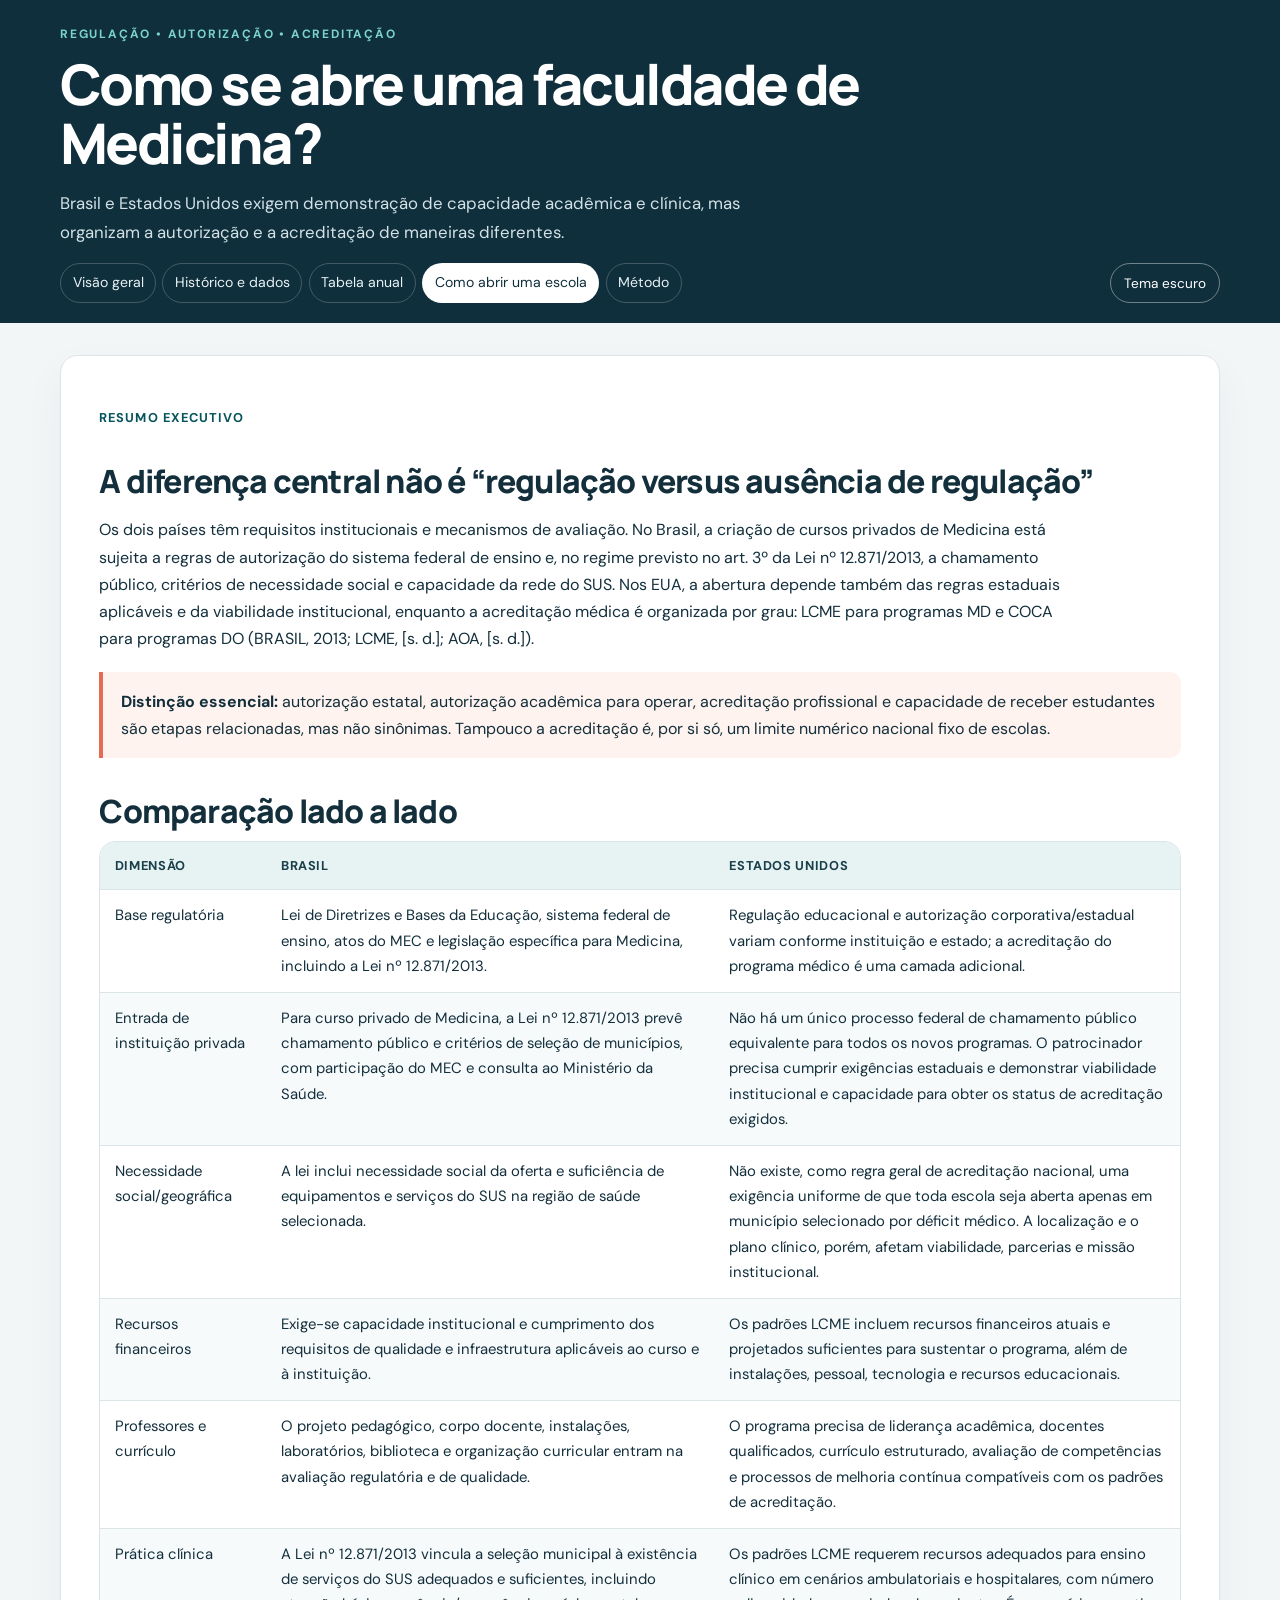
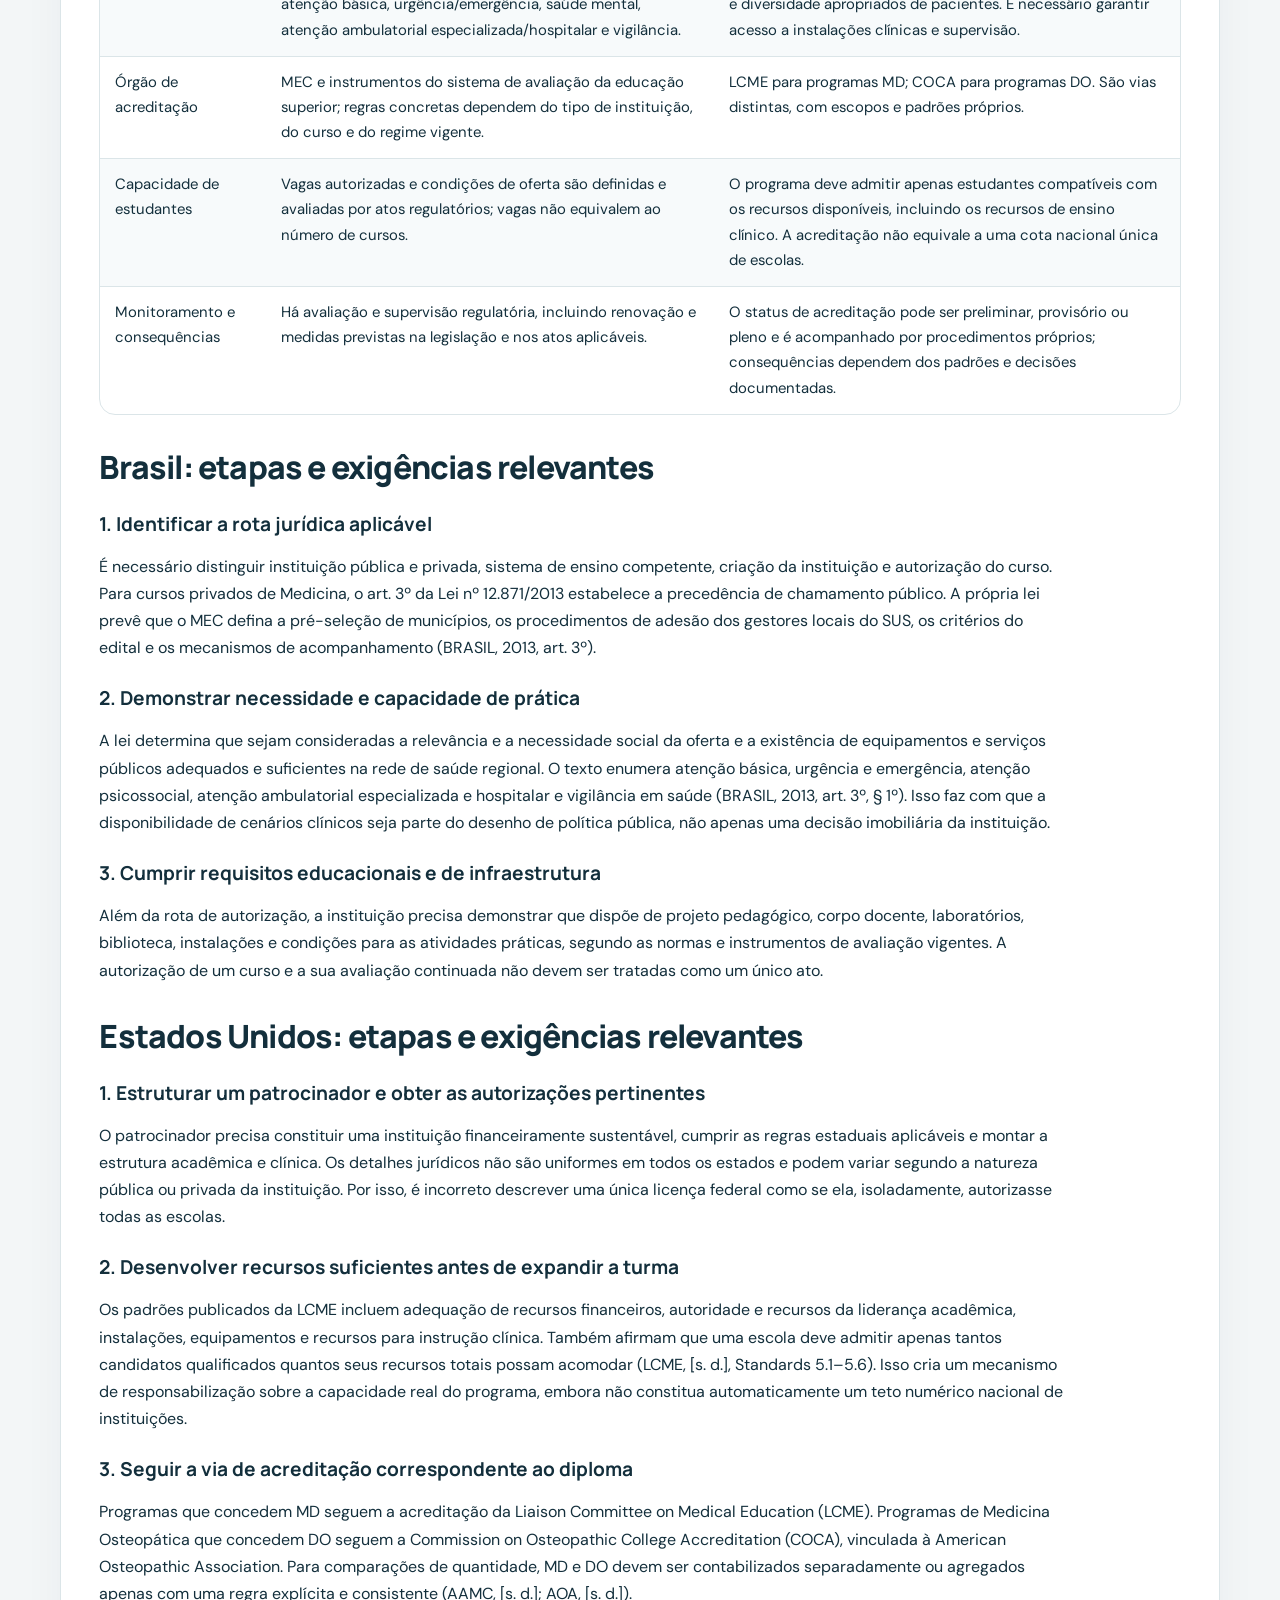
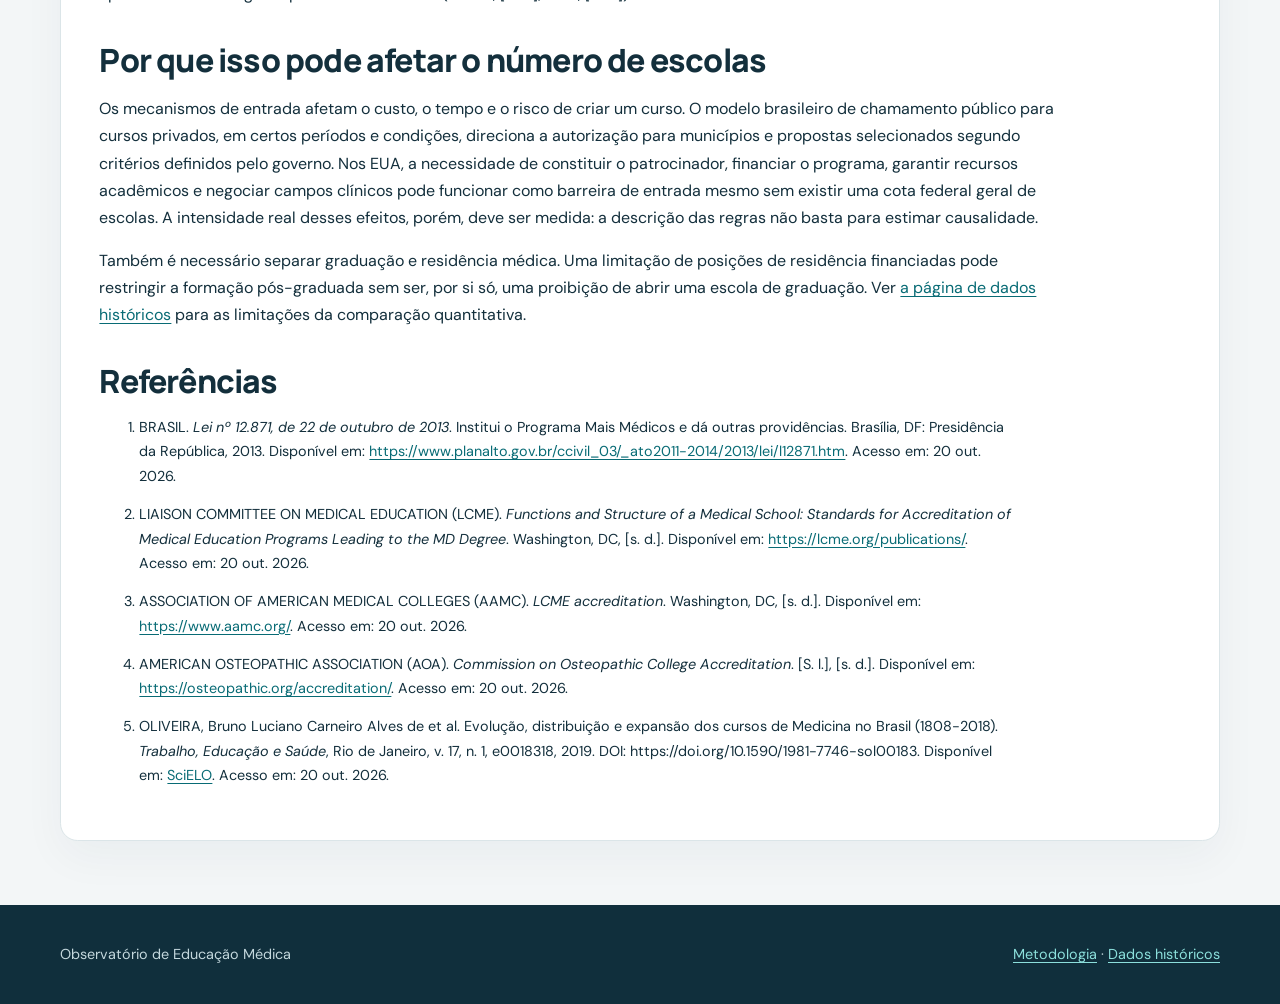
==== commit 99cc2e89: "docs: point accreditation reference to LCME publications" ====
--- a/criterios.html
+++ b/criterios.html
@@ -1 +1 @@
-<!doctype html><html lang="pt-BR"><head><meta charset="utf-8"><meta name="viewport" content="width=device-width,initial-scale=1"><title>Como abrir uma faculdade de Medicina | Observatório</title><link rel="stylesheet" href="assets/site.css"><script defer src="assets/site.js"></script></head><body><a class="skip" href="#conteudo">Pular para o conteúdo</a><header class="site-header"><p class="eyebrow">Regulação • autorização • acreditação</p><h1>Como se abre uma faculdade de Medicina?</h1><p class="intro">Brasil e Estados Unidos exigem demonstração de capacidade acadêmica e clínica, mas organizam a autorização e a acreditação de maneiras diferentes.</p><div class="nav-row"><nav class="main-nav" aria-label="Navegação principal"><a href="index.html">Visão geral</a><a href="evolucao.html">Histórico e dados</a><a href="serie-anual.html">Tabela anual</a><a href="criterios.html" aria-current="page">Como abrir uma escola</a><a href="docs/METODOLOGIA.md">Método</a></nav><button class="theme-toggle" data-theme-toggle type="button" aria-pressed="false">Tema escuro</button></div></header><main id="conteudo"><article><p class="kicker">Resumo executivo</p><h2>A diferença central não é “regulação versus ausência de regulação”</h2><p>Os dois países têm requisitos institucionais e mecanismos de avaliação. No Brasil, a criação de cursos privados de Medicina está sujeita a regras de autorização do sistema federal de ensino e, no regime previsto no art. 3º da Lei nº 12.871/2013, a chamamento público, critérios de necessidade social e capacidade da rede do SUS. Nos EUA, a abertura depende também das regras estaduais aplicáveis e da viabilidade institucional, enquanto a acreditação médica é organizada por grau: LCME para programas MD e COCA para programas DO (BRASIL, 2013; LCME, [s. d.]; AOA, [s. d.]).</p><div class="note"><strong>Distinção essencial:</strong> autorização estatal, autorização acadêmica para operar, acreditação profissional e capacidade de receber estudantes são etapas relacionadas, mas não sinônimas. Tampouco a acreditação é, por si só, um limite numérico nacional fixo de escolas.</div><h2>Comparação lado a lado</h2><div class="table-wrap"><table><thead><tr><th>Dimensão</th><th>Brasil</th><th>Estados Unidos</th></tr></thead><tbody><tr><td>Base regulatória</td><td>Lei de Diretrizes e Bases da Educação, sistema federal de ensino, atos do MEC e legislação específica para Medicina, incluindo a Lei nº 12.871/2013.</td><td>Regulação educacional e autorização corporativa/estadual variam conforme instituição e estado; a acreditação do programa médico é uma camada adicional.</td></tr><tr><td>Entrada de instituição privada</td><td>Para curso privado de Medicina, a Lei nº 12.871/2013 prevê chamamento público e critérios de seleção de municípios, com participação do MEC e consulta ao Ministério da Saúde.</td><td>Não há um único processo federal de chamamento público equivalente para todos os novos programas. O patrocinador precisa cumprir exigências estaduais e demonstrar viabilidade institucional e capacidade para obter os status de acreditação exigidos.</td></tr><tr><td>Necessidade social/geográfica</td><td>A lei inclui necessidade social da oferta e suficiência de equipamentos e serviços do SUS na região de saúde selecionada.</td><td>Não existe, como regra geral de acreditação nacional, uma exigência uniforme de que toda escola seja aberta apenas em município selecionado por déficit médico. A localização e o plano clínico, porém, afetam viabilidade, parcerias e missão institucional.</td></tr><tr><td>Recursos financeiros</td><td>Exige-se capacidade institucional e cumprimento dos requisitos de qualidade e infraestrutura aplicáveis ao curso e à instituição.</td><td>Os padrões LCME incluem recursos financeiros atuais e projetados suficientes para sustentar o programa, além de instalações, pessoal, tecnologia e recursos educacionais.</td></tr><tr><td>Professores e currículo</td><td>O projeto pedagógico, corpo docente, instalações, laboratórios, biblioteca e organização curricular entram na avaliação regulatória e de qualidade.</td><td>O programa precisa de liderança acadêmica, docentes qualificados, currículo estruturado, avaliação de competências e processos de melhoria contínua compatíveis com os padrões de acreditação.</td></tr><tr><td>Prática clínica</td><td>A Lei nº 12.871/2013 vincula a seleção municipal à existência de serviços do SUS adequados e suficientes, incluindo atenção básica, urgência/emergência, saúde mental, atenção ambulatorial especializada/hospitalar e vigilância.</td><td>Os padrões LCME requerem recursos adequados para ensino clínico em cenários ambulatoriais e hospitalares, com número e diversidade apropriados de pacientes. É necessário garantir acesso a instalações clínicas e supervisão.</td></tr><tr><td>Órgão de acreditação</td><td>MEC e instrumentos do sistema de avaliação da educação superior; regras concretas dependem do tipo de instituição, do curso e do regime vigente.</td><td>LCME para programas MD; COCA para programas DO. São vias distintas, com escopos e padrões próprios.</td></tr><tr><td>Capacidade de estudantes</td><td>Vagas autorizadas e condições de oferta são definidas e avaliadas por atos regulatórios; vagas não equivalem ao número de cursos.</td><td>O programa deve admitir apenas estudantes compatíveis com os recursos disponíveis, incluindo os recursos de ensino clínico. A acreditação não equivale a uma cota nacional única de escolas.</td></tr><tr><td>Monitoramento e consequências</td><td>Há avaliação e supervisão regulatória, incluindo renovação e medidas previstas na legislação e nos atos aplicáveis.</td><td>O status de acreditação pode ser preliminar, provisório ou pleno e é acompanhado por procedimentos próprios; consequências dependem dos padrões e decisões documentadas.</td></tr></tbody></table></div><h2>Brasil: etapas e exigências relevantes</h2><h3>1. Identificar a rota jurídica aplicável</h3><p>É necessário distinguir instituição pública e privada, sistema de ensino competente, criação da instituição e autorização do curso. Para cursos privados de Medicina, o art. 3º da Lei nº 12.871/2013 estabelece a precedência de chamamento público. A própria lei prevê que o MEC defina a pré-seleção de municípios, os procedimentos de adesão dos gestores locais do SUS, os critérios do edital e os mecanismos de acompanhamento (BRASIL, 2013, art. 3º).</p><h3>2. Demonstrar necessidade e capacidade de prática</h3><p>A lei determina que sejam consideradas a relevância e a necessidade social da oferta e a existência de equipamentos e serviços públicos adequados e suficientes na rede de saúde regional. O texto enumera atenção básica, urgência e emergência, atenção psicossocial, atenção ambulatorial especializada e hospitalar e vigilância em saúde (BRASIL, 2013, art. 3º, § 1º). Isso faz com que a disponibilidade de cenários clínicos seja parte do desenho de política pública, não apenas uma decisão imobiliária da instituição.</p><h3>3. Cumprir requisitos educacionais e de infraestrutura</h3><p>Além da rota de autorização, a instituição precisa demonstrar que dispõe de projeto pedagógico, corpo docente, laboratórios, biblioteca, instalações e condições para as atividades práticas, segundo as normas e instrumentos de avaliação vigentes. A autorização de um curso e a sua avaliação continuada não devem ser tratadas como um único ato.</p><h2>Estados Unidos: etapas e exigências relevantes</h2><h3>1. Estruturar um patrocinador e obter as autorizações pertinentes</h3><p>O patrocinador precisa constituir uma instituição financeiramente sustentável, cumprir as regras estaduais aplicáveis e montar a estrutura acadêmica e clínica. Os detalhes jurídicos não são uniformes em todos os estados e podem variar segundo a natureza pública ou privada da instituição. Por isso, é incorreto descrever uma única licença federal como se ela, isoladamente, autorizasse todas as escolas.</p><h3>2. Desenvolver recursos suficientes antes de expandir a turma</h3><p>Os padrões publicados da LCME incluem adequação de recursos financeiros, autoridade e recursos da liderança acadêmica, instalações, equipamentos e recursos para instrução clínica. Também afirmam que uma escola deve admitir apenas tantos candidatos qualificados quantos seus recursos totais possam acomodar (LCME, [s. d.], Standards 5.1–5.6). Isso cria um mecanismo de responsabilização sobre a capacidade real do programa, embora não constitua automaticamente um teto numérico nacional de instituições.</p><h3>3. Seguir a via de acreditação correspondente ao diploma</h3><p>Programas que concedem MD seguem a acreditação da Liaison Committee on Medical Education (LCME). Programas de Medicina Osteopática que concedem DO seguem a Commission on Osteopathic College Accreditation (COCA), vinculada à American Osteopathic Association. Para comparações de quantidade, MD e DO devem ser contabilizados separadamente ou agregados apenas com uma regra explícita e consistente (AAMC, [s. d.]; AOA, [s. d.]).</p><h2>Por que isso pode afetar o número de escolas</h2><p>Os mecanismos de entrada afetam o custo, o tempo e o risco de criar um curso. O modelo brasileiro de chamamento público para cursos privados, em certos períodos e condições, direciona a autorização para municípios e propostas selecionados segundo critérios definidos pelo governo. Nos EUA, a necessidade de constituir o patrocinador, financiar o programa, garantir recursos acadêmicos e negociar campos clínicos pode funcionar como barreira de entrada mesmo sem existir uma cota federal geral de escolas. A intensidade real desses efeitos, porém, deve ser medida: a descrição das regras não basta para estimar causalidade.</p><p>Também é necessário separar graduação e residência médica. Uma limitação de posições de residência financiadas pode restringir a formação pós-graduada sem ser, por si só, uma proibição de abrir uma escola de graduação. Ver <a href="evolucao.html">a página de dados históricos</a> para as limitações da comparação quantitativa.</p><h2>Referências</h2><ol class="refs"><li>BRASIL. <em>Lei nº 12.871, de 22 de outubro de 2013</em>. Institui o Programa Mais Médicos e dá outras providências. Brasília, DF: Presidência da República, 2013. Disponível em: <a href="https://www.planalto.gov.br/ccivil_03/_ato2011-2014/2013/lei/l12871.htm">https://www.planalto.gov.br/ccivil_03/_ato2011-2014/2013/lei/l12871.htm</a>. Acesso em: 20 out. 2026.</li><li>LIAISON COMMITTEE ON MEDICAL EDUCATION (LCME). <em>Functions and Structure of a Medical School: Standards for Accreditation of Medical Education Programs Leading to the MD Degree</em>. Washington, DC, [s. d.]. Disponível em: <a href="https://lcme.org/">https://lcme.org/</a>. Acesso em: 20 out. 2026.</li><li>ASSOCIATION OF AMERICAN MEDICAL COLLEGES (AAMC). <em>LCME accreditation</em>. Washington, DC, [s. d.]. Disponível em: <a href="https://www.aamc.org/">https://www.aamc.org/</a>. Acesso em: 20 out. 2026.</li><li>AMERICAN OSTEOPATHIC ASSOCIATION (AOA). <em>Commission on Osteopathic College Accreditation</em>. [S. l.], [s. d.]. Disponível em: <a href="https://osteopathic.org/accreditation/">https://osteopathic.org/accreditation/</a>. Acesso em: 20 out. 2026.</li><li>OLIVEIRA, Bruno Luciano Carneiro Alves de et al. Evolução, distribuição e expansão dos cursos de Medicina no Brasil (1808-2018). <em>Trabalho, Educação e Saúde</em>, Rio de Janeiro, v. 17, n. 1, e0018318, 2019. DOI: https://doi.org/10.1590/1981-7746-sol00183. Disponível em: <a href="https://www.scielo.br/j/tes/a/SGBd4Hbk5ghWD3yg6vqt3Jk/">SciELO</a>. Acesso em: 20 out. 2026.</li></ol></article></main><footer class="site-footer"><div class="footer-inner"><p>Observatório de Educação Médica</p><p><a href="docs/METODOLOGIA.md">Metodologia</a> · <a href="evolucao.html">Dados históricos</a></p></div></footer></body></html>+<!doctype html><html lang="pt-BR"><head><meta charset="utf-8"><meta name="viewport" content="width=device-width,initial-scale=1"><title>Como abrir uma faculdade de Medicina | Observatório</title><link rel="stylesheet" href="assets/site.css"><script defer src="assets/site.js"></script></head><body><a class="skip" href="#conteudo">Pular para o conteúdo</a><header class="site-header"><p class="eyebrow">Regulação • autorização • acreditação</p><h1>Como se abre uma faculdade de Medicina?</h1><p class="intro">Brasil e Estados Unidos exigem demonstração de capacidade acadêmica e clínica, mas organizam a autorização e a acreditação de maneiras diferentes.</p><div class="nav-row"><nav class="main-nav" aria-label="Navegação principal"><a href="index.html">Visão geral</a><a href="evolucao.html">Histórico e dados</a><a href="serie-anual.html">Tabela anual</a><a href="criterios.html" aria-current="page">Como abrir uma escola</a><a href="docs/METODOLOGIA.md">Método</a></nav><button class="theme-toggle" data-theme-toggle type="button" aria-pressed="false">Tema escuro</button></div></header><main id="conteudo"><article><p class="kicker">Resumo executivo</p><h2>A diferença central não é “regulação versus ausência de regulação”</h2><p>Os dois países têm requisitos institucionais e mecanismos de avaliação. No Brasil, a criação de cursos privados de Medicina está sujeita a regras de autorização do sistema federal de ensino e, no regime previsto no art. 3º da Lei nº 12.871/2013, a chamamento público, critérios de necessidade social e capacidade da rede do SUS. Nos EUA, a abertura depende também das regras estaduais aplicáveis e da viabilidade institucional, enquanto a acreditação médica é organizada por grau: LCME para programas MD e COCA para programas DO (BRASIL, 2013; LCME, [s. d.]; AOA, [s. d.]).</p><div class="note"><strong>Distinção essencial:</strong> autorização estatal, autorização acadêmica para operar, acreditação profissional e capacidade de receber estudantes são etapas relacionadas, mas não sinônimas. Tampouco a acreditação é, por si só, um limite numérico nacional fixo de escolas.</div><h2>Comparação lado a lado</h2><div class="table-wrap"><table><thead><tr><th>Dimensão</th><th>Brasil</th><th>Estados Unidos</th></tr></thead><tbody><tr><td>Base regulatória</td><td>Lei de Diretrizes e Bases da Educação, sistema federal de ensino, atos do MEC e legislação específica para Medicina, incluindo a Lei nº 12.871/2013.</td><td>Regulação educacional e autorização corporativa/estadual variam conforme instituição e estado; a acreditação do programa médico é uma camada adicional.</td></tr><tr><td>Entrada de instituição privada</td><td>Para curso privado de Medicina, a Lei nº 12.871/2013 prevê chamamento público e critérios de seleção de municípios, com participação do MEC e consulta ao Ministério da Saúde.</td><td>Não há um único processo federal de chamamento público equivalente para todos os novos programas. O patrocinador precisa cumprir exigências estaduais e demonstrar viabilidade institucional e capacidade para obter os status de acreditação exigidos.</td></tr><tr><td>Necessidade social/geográfica</td><td>A lei inclui necessidade social da oferta e suficiência de equipamentos e serviços do SUS na região de saúde selecionada.</td><td>Não existe, como regra geral de acreditação nacional, uma exigência uniforme de que toda escola seja aberta apenas em município selecionado por déficit médico. A localização e o plano clínico, porém, afetam viabilidade, parcerias e missão institucional.</td></tr><tr><td>Recursos financeiros</td><td>Exige-se capacidade institucional e cumprimento dos requisitos de qualidade e infraestrutura aplicáveis ao curso e à instituição.</td><td>Os padrões LCME incluem recursos financeiros atuais e projetados suficientes para sustentar o programa, além de instalações, pessoal, tecnologia e recursos educacionais.</td></tr><tr><td>Professores e currículo</td><td>O projeto pedagógico, corpo docente, instalações, laboratórios, biblioteca e organização curricular entram na avaliação regulatória e de qualidade.</td><td>O programa precisa de liderança acadêmica, docentes qualificados, currículo estruturado, avaliação de competências e processos de melhoria contínua compatíveis com os padrões de acreditação.</td></tr><tr><td>Prática clínica</td><td>A Lei nº 12.871/2013 vincula a seleção municipal à existência de serviços do SUS adequados e suficientes, incluindo atenção básica, urgência/emergência, saúde mental, atenção ambulatorial especializada/hospitalar e vigilância.</td><td>Os padrões LCME requerem recursos adequados para ensino clínico em cenários ambulatoriais e hospitalares, com número e diversidade apropriados de pacientes. É necessário garantir acesso a instalações clínicas e supervisão.</td></tr><tr><td>Órgão de acreditação</td><td>MEC e instrumentos do sistema de avaliação da educação superior; regras concretas dependem do tipo de instituição, do curso e do regime vigente.</td><td>LCME para programas MD; COCA para programas DO. São vias distintas, com escopos e padrões próprios.</td></tr><tr><td>Capacidade de estudantes</td><td>Vagas autorizadas e condições de oferta são definidas e avaliadas por atos regulatórios; vagas não equivalem ao número de cursos.</td><td>O programa deve admitir apenas estudantes compatíveis com os recursos disponíveis, incluindo os recursos de ensino clínico. A acreditação não equivale a uma cota nacional única de escolas.</td></tr><tr><td>Monitoramento e consequências</td><td>Há avaliação e supervisão regulatória, incluindo renovação e medidas previstas na legislação e nos atos aplicáveis.</td><td>O status de acreditação pode ser preliminar, provisório ou pleno e é acompanhado por procedimentos próprios; consequências dependem dos padrões e decisões documentadas.</td></tr></tbody></table></div><h2>Brasil: etapas e exigências relevantes</h2><h3>1. Identificar a rota jurídica aplicável</h3><p>É necessário distinguir instituição pública e privada, sistema de ensino competente, criação da instituição e autorização do curso. Para cursos privados de Medicina, o art. 3º da Lei nº 12.871/2013 estabelece a precedência de chamamento público. A própria lei prevê que o MEC defina a pré-seleção de municípios, os procedimentos de adesão dos gestores locais do SUS, os critérios do edital e os mecanismos de acompanhamento (BRASIL, 2013, art. 3º).</p><h3>2. Demonstrar necessidade e capacidade de prática</h3><p>A lei determina que sejam consideradas a relevância e a necessidade social da oferta e a existência de equipamentos e serviços públicos adequados e suficientes na rede de saúde regional. O texto enumera atenção básica, urgência e emergência, atenção psicossocial, atenção ambulatorial especializada e hospitalar e vigilância em saúde (BRASIL, 2013, art. 3º, § 1º). Isso faz com que a disponibilidade de cenários clínicos seja parte do desenho de política pública, não apenas uma decisão imobiliária da instituição.</p><h3>3. Cumprir requisitos educacionais e de infraestrutura</h3><p>Além da rota de autorização, a instituição precisa demonstrar que dispõe de projeto pedagógico, corpo docente, laboratórios, biblioteca, instalações e condições para as atividades práticas, segundo as normas e instrumentos de avaliação vigentes. A autorização de um curso e a sua avaliação continuada não devem ser tratadas como um único ato.</p><h2>Estados Unidos: etapas e exigências relevantes</h2><h3>1. Estruturar um patrocinador e obter as autorizações pertinentes</h3><p>O patrocinador precisa constituir uma instituição financeiramente sustentável, cumprir as regras estaduais aplicáveis e montar a estrutura acadêmica e clínica. Os detalhes jurídicos não são uniformes em todos os estados e podem variar segundo a natureza pública ou privada da instituição. Por isso, é incorreto descrever uma única licença federal como se ela, isoladamente, autorizasse todas as escolas.</p><h3>2. Desenvolver recursos suficientes antes de expandir a turma</h3><p>Os padrões publicados da LCME incluem adequação de recursos financeiros, autoridade e recursos da liderança acadêmica, instalações, equipamentos e recursos para instrução clínica. Também afirmam que uma escola deve admitir apenas tantos candidatos qualificados quantos seus recursos totais possam acomodar (LCME, [s. d.], Standards 5.1–5.6). Isso cria um mecanismo de responsabilização sobre a capacidade real do programa, embora não constitua automaticamente um teto numérico nacional de instituições.</p><h3>3. Seguir a via de acreditação correspondente ao diploma</h3><p>Programas que concedem MD seguem a acreditação da Liaison Committee on Medical Education (LCME). Programas de Medicina Osteopática que concedem DO seguem a Commission on Osteopathic College Accreditation (COCA), vinculada à American Osteopathic Association. Para comparações de quantidade, MD e DO devem ser contabilizados separadamente ou agregados apenas com uma regra explícita e consistente (AAMC, [s. d.]; AOA, [s. d.]).</p><h2>Por que isso pode afetar o número de escolas</h2><p>Os mecanismos de entrada afetam o custo, o tempo e o risco de criar um curso. O modelo brasileiro de chamamento público para cursos privados, em certos períodos e condições, direciona a autorização para municípios e propostas selecionados segundo critérios definidos pelo governo. Nos EUA, a necessidade de constituir o patrocinador, financiar o programa, garantir recursos acadêmicos e negociar campos clínicos pode funcionar como barreira de entrada mesmo sem existir uma cota federal geral de escolas. A intensidade real desses efeitos, porém, deve ser medida: a descrição das regras não basta para estimar causalidade.</p><p>Também é necessário separar graduação e residência médica. Uma limitação de posições de residência financiadas pode restringir a formação pós-graduada sem ser, por si só, uma proibição de abrir uma escola de graduação. Ver <a href="evolucao.html">a página de dados históricos</a> para as limitações da comparação quantitativa.</p><h2>Referências</h2><ol class="refs"><li>BRASIL. <em>Lei nº 12.871, de 22 de outubro de 2013</em>. Institui o Programa Mais Médicos e dá outras providências. Brasília, DF: Presidência da República, 2013. Disponível em: <a href="https://www.planalto.gov.br/ccivil_03/_ato2011-2014/2013/lei/l12871.htm">https://www.planalto.gov.br/ccivil_03/_ato2011-2014/2013/lei/l12871.htm</a>. Acesso em: 20 out. 2026.</li><li>LIAISON COMMITTEE ON MEDICAL EDUCATION (LCME). <em>Functions and Structure of a Medical School: Standards for Accreditation of Medical Education Programs Leading to the MD Degree</em>. Washington, DC, [s. d.]. Disponível em: <a href="https://lcme.org/">https://lcme.org/publications/</a>. Acesso em: 20 out. 2026.</li><li>ASSOCIATION OF AMERICAN MEDICAL COLLEGES (AAMC). <em>LCME accreditation</em>. Washington, DC, [s. d.]. Disponível em: <a href="https://www.aamc.org/">https://www.aamc.org/</a>. Acesso em: 20 out. 2026.</li><li>AMERICAN OSTEOPATHIC ASSOCIATION (AOA). <em>Commission on Osteopathic College Accreditation</em>. [S. l.], [s. d.]. Disponível em: <a href="https://osteopathic.org/accreditation/">https://osteopathic.org/accreditation/</a>. Acesso em: 20 out. 2026.</li><li>OLIVEIRA, Bruno Luciano Carneiro Alves de et al. Evolução, distribuição e expansão dos cursos de Medicina no Brasil (1808-2018). <em>Trabalho, Educação e Saúde</em>, Rio de Janeiro, v. 17, n. 1, e0018318, 2019. DOI: https://doi.org/10.1590/1981-7746-sol00183. Disponível em: <a href="https://www.scielo.br/j/tes/a/SGBd4Hbk5ghWD3yg6vqt3Jk/">SciELO</a>. Acesso em: 20 out. 2026.</li></ol></article></main><footer class="site-footer"><div class="footer-inner"><p>Observatório de Educação Médica</p><p><a href="docs/METODOLOGIA.md">Metodologia</a> · <a href="evolucao.html">Dados históricos</a></p></div></footer></body></html>
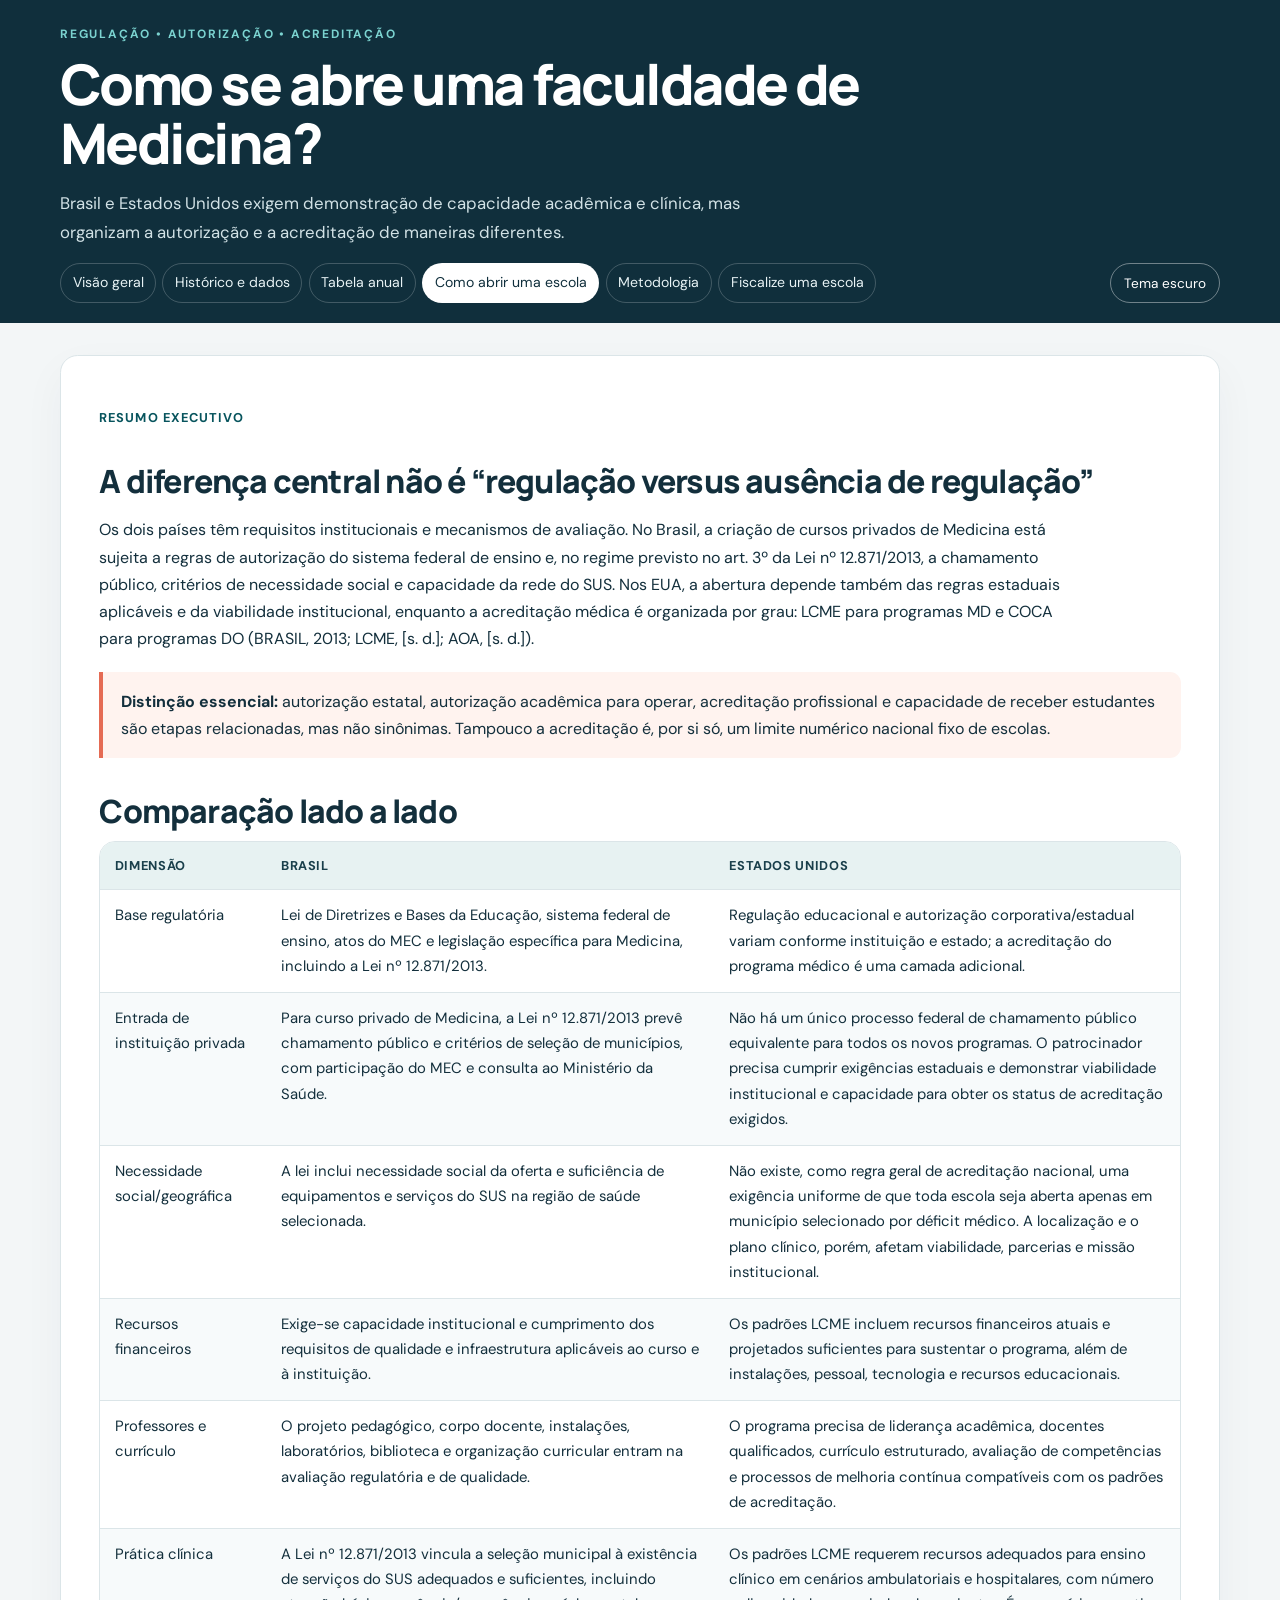
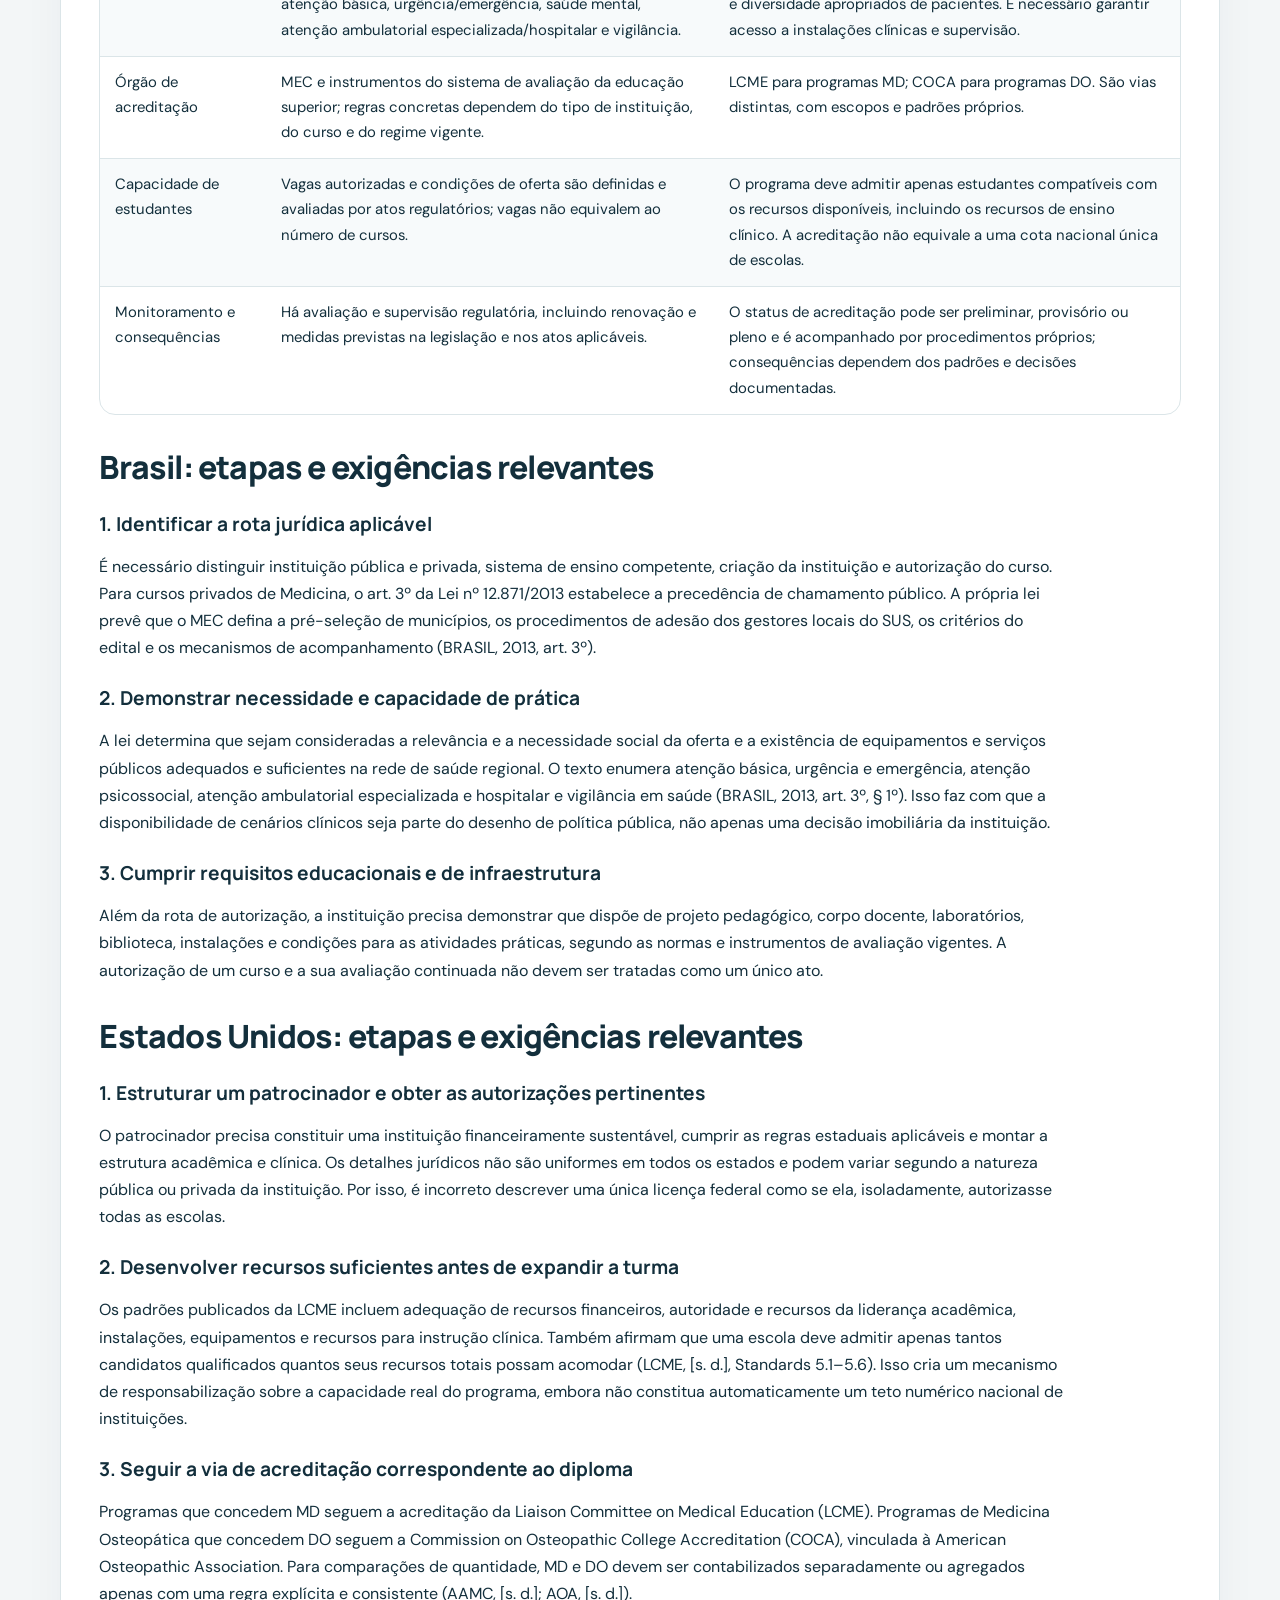
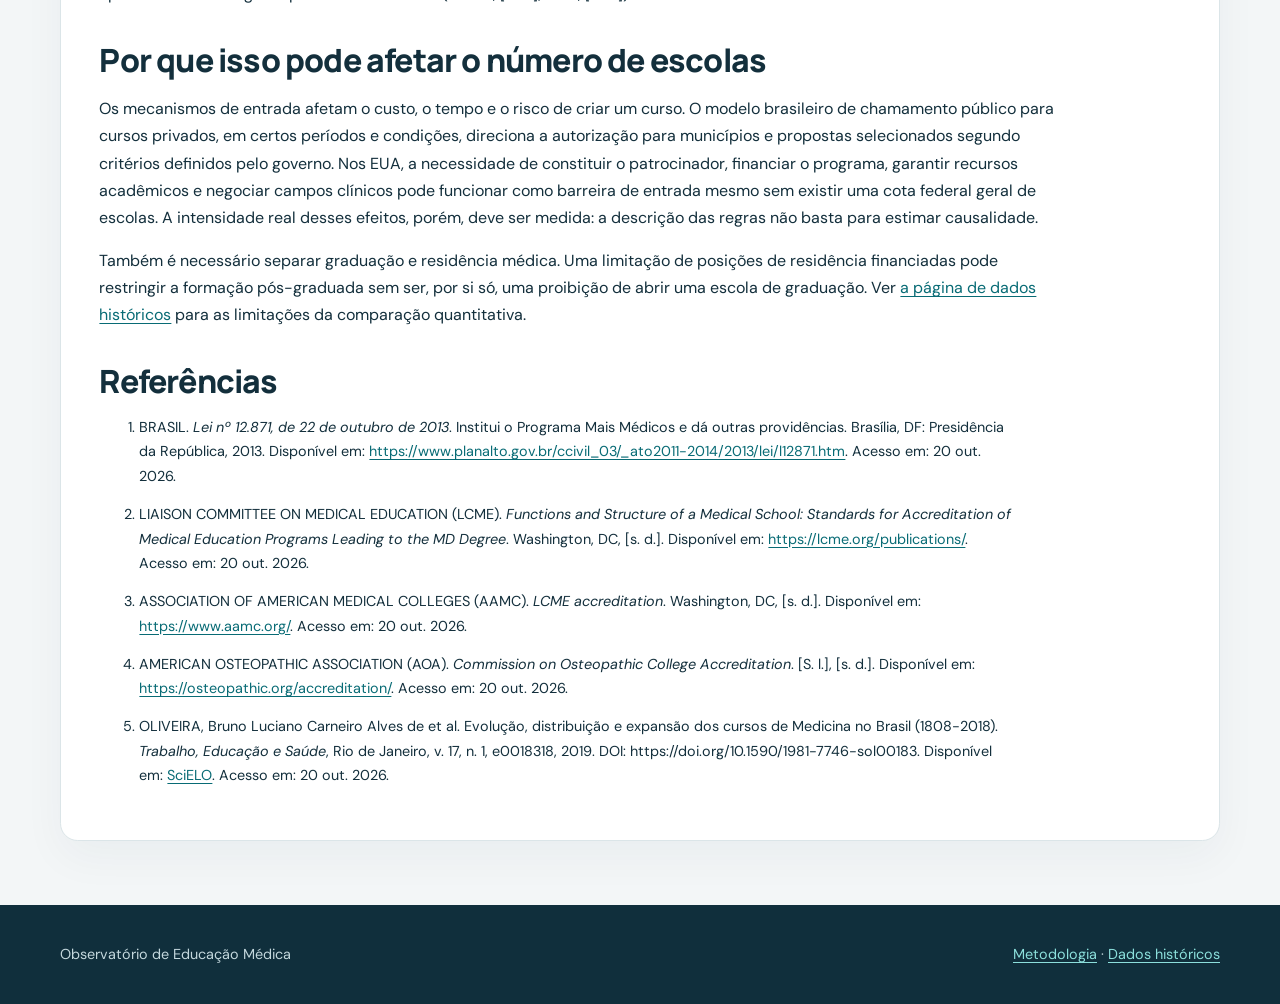
==== commit df8fe7cf: "Update site navigation to HTML methodology and reporting guide" ====
--- a/criterios.html
+++ b/criterios.html
@@ -1 +1 @@
-<!doctype html><html lang="pt-BR"><head><meta charset="utf-8"><meta name="viewport" content="width=device-width,initial-scale=1"><title>Como abrir uma faculdade de Medicina | Observatório</title><link rel="stylesheet" href="assets/site.css"><script defer src="assets/site.js"></script></head><body><a class="skip" href="#conteudo">Pular para o conteúdo</a><header class="site-header"><p class="eyebrow">Regulação • autorização • acreditação</p><h1>Como se abre uma faculdade de Medicina?</h1><p class="intro">Brasil e Estados Unidos exigem demonstração de capacidade acadêmica e clínica, mas organizam a autorização e a acreditação de maneiras diferentes.</p><div class="nav-row"><nav class="main-nav" aria-label="Navegação principal"><a href="index.html">Visão geral</a><a href="evolucao.html">Histórico e dados</a><a href="serie-anual.html">Tabela anual</a><a href="criterios.html" aria-current="page">Como abrir uma escola</a><a href="docs/METODOLOGIA.md">Método</a></nav><button class="theme-toggle" data-theme-toggle type="button" aria-pressed="false">Tema escuro</button></div></header><main id="conteudo"><article><p class="kicker">Resumo executivo</p><h2>A diferença central não é “regulação versus ausência de regulação”</h2><p>Os dois países têm requisitos institucionais e mecanismos de avaliação. No Brasil, a criação de cursos privados de Medicina está sujeita a regras de autorização do sistema federal de ensino e, no regime previsto no art. 3º da Lei nº 12.871/2013, a chamamento público, critérios de necessidade social e capacidade da rede do SUS. Nos EUA, a abertura depende também das regras estaduais aplicáveis e da viabilidade institucional, enquanto a acreditação médica é organizada por grau: LCME para programas MD e COCA para programas DO (BRASIL, 2013; LCME, [s. d.]; AOA, [s. d.]).</p><div class="note"><strong>Distinção essencial:</strong> autorização estatal, autorização acadêmica para operar, acreditação profissional e capacidade de receber estudantes são etapas relacionadas, mas não sinônimas. Tampouco a acreditação é, por si só, um limite numérico nacional fixo de escolas.</div><h2>Comparação lado a lado</h2><div class="table-wrap"><table><thead><tr><th>Dimensão</th><th>Brasil</th><th>Estados Unidos</th></tr></thead><tbody><tr><td>Base regulatória</td><td>Lei de Diretrizes e Bases da Educação, sistema federal de ensino, atos do MEC e legislação específica para Medicina, incluindo a Lei nº 12.871/2013.</td><td>Regulação educacional e autorização corporativa/estadual variam conforme instituição e estado; a acreditação do programa médico é uma camada adicional.</td></tr><tr><td>Entrada de instituição privada</td><td>Para curso privado de Medicina, a Lei nº 12.871/2013 prevê chamamento público e critérios de seleção de municípios, com participação do MEC e consulta ao Ministério da Saúde.</td><td>Não há um único processo federal de chamamento público equivalente para todos os novos programas. O patrocinador precisa cumprir exigências estaduais e demonstrar viabilidade institucional e capacidade para obter os status de acreditação exigidos.</td></tr><tr><td>Necessidade social/geográfica</td><td>A lei inclui necessidade social da oferta e suficiência de equipamentos e serviços do SUS na região de saúde selecionada.</td><td>Não existe, como regra geral de acreditação nacional, uma exigência uniforme de que toda escola seja aberta apenas em município selecionado por déficit médico. A localização e o plano clínico, porém, afetam viabilidade, parcerias e missão institucional.</td></tr><tr><td>Recursos financeiros</td><td>Exige-se capacidade institucional e cumprimento dos requisitos de qualidade e infraestrutura aplicáveis ao curso e à instituição.</td><td>Os padrões LCME incluem recursos financeiros atuais e projetados suficientes para sustentar o programa, além de instalações, pessoal, tecnologia e recursos educacionais.</td></tr><tr><td>Professores e currículo</td><td>O projeto pedagógico, corpo docente, instalações, laboratórios, biblioteca e organização curricular entram na avaliação regulatória e de qualidade.</td><td>O programa precisa de liderança acadêmica, docentes qualificados, currículo estruturado, avaliação de competências e processos de melhoria contínua compatíveis com os padrões de acreditação.</td></tr><tr><td>Prática clínica</td><td>A Lei nº 12.871/2013 vincula a seleção municipal à existência de serviços do SUS adequados e suficientes, incluindo atenção básica, urgência/emergência, saúde mental, atenção ambulatorial especializada/hospitalar e vigilância.</td><td>Os padrões LCME requerem recursos adequados para ensino clínico em cenários ambulatoriais e hospitalares, com número e diversidade apropriados de pacientes. É necessário garantir acesso a instalações clínicas e supervisão.</td></tr><tr><td>Órgão de acreditação</td><td>MEC e instrumentos do sistema de avaliação da educação superior; regras concretas dependem do tipo de instituição, do curso e do regime vigente.</td><td>LCME para programas MD; COCA para programas DO. São vias distintas, com escopos e padrões próprios.</td></tr><tr><td>Capacidade de estudantes</td><td>Vagas autorizadas e condições de oferta são definidas e avaliadas por atos regulatórios; vagas não equivalem ao número de cursos.</td><td>O programa deve admitir apenas estudantes compatíveis com os recursos disponíveis, incluindo os recursos de ensino clínico. A acreditação não equivale a uma cota nacional única de escolas.</td></tr><tr><td>Monitoramento e consequências</td><td>Há avaliação e supervisão regulatória, incluindo renovação e medidas previstas na legislação e nos atos aplicáveis.</td><td>O status de acreditação pode ser preliminar, provisório ou pleno e é acompanhado por procedimentos próprios; consequências dependem dos padrões e decisões documentadas.</td></tr></tbody></table></div><h2>Brasil: etapas e exigências relevantes</h2><h3>1. Identificar a rota jurídica aplicável</h3><p>É necessário distinguir instituição pública e privada, sistema de ensino competente, criação da instituição e autorização do curso. Para cursos privados de Medicina, o art. 3º da Lei nº 12.871/2013 estabelece a precedência de chamamento público. A própria lei prevê que o MEC defina a pré-seleção de municípios, os procedimentos de adesão dos gestores locais do SUS, os critérios do edital e os mecanismos de acompanhamento (BRASIL, 2013, art. 3º).</p><h3>2. Demonstrar necessidade e capacidade de prática</h3><p>A lei determina que sejam consideradas a relevância e a necessidade social da oferta e a existência de equipamentos e serviços públicos adequados e suficientes na rede de saúde regional. O texto enumera atenção básica, urgência e emergência, atenção psicossocial, atenção ambulatorial especializada e hospitalar e vigilância em saúde (BRASIL, 2013, art. 3º, § 1º). Isso faz com que a disponibilidade de cenários clínicos seja parte do desenho de política pública, não apenas uma decisão imobiliária da instituição.</p><h3>3. Cumprir requisitos educacionais e de infraestrutura</h3><p>Além da rota de autorização, a instituição precisa demonstrar que dispõe de projeto pedagógico, corpo docente, laboratórios, biblioteca, instalações e condições para as atividades práticas, segundo as normas e instrumentos de avaliação vigentes. A autorização de um curso e a sua avaliação continuada não devem ser tratadas como um único ato.</p><h2>Estados Unidos: etapas e exigências relevantes</h2><h3>1. Estruturar um patrocinador e obter as autorizações pertinentes</h3><p>O patrocinador precisa constituir uma instituição financeiramente sustentável, cumprir as regras estaduais aplicáveis e montar a estrutura acadêmica e clínica. Os detalhes jurídicos não são uniformes em todos os estados e podem variar segundo a natureza pública ou privada da instituição. Por isso, é incorreto descrever uma única licença federal como se ela, isoladamente, autorizasse todas as escolas.</p><h3>2. Desenvolver recursos suficientes antes de expandir a turma</h3><p>Os padrões publicados da LCME incluem adequação de recursos financeiros, autoridade e recursos da liderança acadêmica, instalações, equipamentos e recursos para instrução clínica. Também afirmam que uma escola deve admitir apenas tantos candidatos qualificados quantos seus recursos totais possam acomodar (LCME, [s. d.], Standards 5.1–5.6). Isso cria um mecanismo de responsabilização sobre a capacidade real do programa, embora não constitua automaticamente um teto numérico nacional de instituições.</p><h3>3. Seguir a via de acreditação correspondente ao diploma</h3><p>Programas que concedem MD seguem a acreditação da Liaison Committee on Medical Education (LCME). Programas de Medicina Osteopática que concedem DO seguem a Commission on Osteopathic College Accreditation (COCA), vinculada à American Osteopathic Association. Para comparações de quantidade, MD e DO devem ser contabilizados separadamente ou agregados apenas com uma regra explícita e consistente (AAMC, [s. d.]; AOA, [s. d.]).</p><h2>Por que isso pode afetar o número de escolas</h2><p>Os mecanismos de entrada afetam o custo, o tempo e o risco de criar um curso. O modelo brasileiro de chamamento público para cursos privados, em certos períodos e condições, direciona a autorização para municípios e propostas selecionados segundo critérios definidos pelo governo. Nos EUA, a necessidade de constituir o patrocinador, financiar o programa, garantir recursos acadêmicos e negociar campos clínicos pode funcionar como barreira de entrada mesmo sem existir uma cota federal geral de escolas. A intensidade real desses efeitos, porém, deve ser medida: a descrição das regras não basta para estimar causalidade.</p><p>Também é necessário separar graduação e residência médica. Uma limitação de posições de residência financiadas pode restringir a formação pós-graduada sem ser, por si só, uma proibição de abrir uma escola de graduação. Ver <a href="evolucao.html">a página de dados históricos</a> para as limitações da comparação quantitativa.</p><h2>Referências</h2><ol class="refs"><li>BRASIL. <em>Lei nº 12.871, de 22 de outubro de 2013</em>. Institui o Programa Mais Médicos e dá outras providências. Brasília, DF: Presidência da República, 2013. Disponível em: <a href="https://www.planalto.gov.br/ccivil_03/_ato2011-2014/2013/lei/l12871.htm">https://www.planalto.gov.br/ccivil_03/_ato2011-2014/2013/lei/l12871.htm</a>. Acesso em: 20 out. 2026.</li><li>LIAISON COMMITTEE ON MEDICAL EDUCATION (LCME). <em>Functions and Structure of a Medical School: Standards for Accreditation of Medical Education Programs Leading to the MD Degree</em>. Washington, DC, [s. d.]. Disponível em: <a href="https://lcme.org/">https://lcme.org/publications/</a>. Acesso em: 20 out. 2026.</li><li>ASSOCIATION OF AMERICAN MEDICAL COLLEGES (AAMC). <em>LCME accreditation</em>. Washington, DC, [s. d.]. Disponível em: <a href="https://www.aamc.org/">https://www.aamc.org/</a>. Acesso em: 20 out. 2026.</li><li>AMERICAN OSTEOPATHIC ASSOCIATION (AOA). <em>Commission on Osteopathic College Accreditation</em>. [S. l.], [s. d.]. Disponível em: <a href="https://osteopathic.org/accreditation/">https://osteopathic.org/accreditation/</a>. Acesso em: 20 out. 2026.</li><li>OLIVEIRA, Bruno Luciano Carneiro Alves de et al. Evolução, distribuição e expansão dos cursos de Medicina no Brasil (1808-2018). <em>Trabalho, Educação e Saúde</em>, Rio de Janeiro, v. 17, n. 1, e0018318, 2019. DOI: https://doi.org/10.1590/1981-7746-sol00183. Disponível em: <a href="https://www.scielo.br/j/tes/a/SGBd4Hbk5ghWD3yg6vqt3Jk/">SciELO</a>. Acesso em: 20 out. 2026.</li></ol></article></main><footer class="site-footer"><div class="footer-inner"><p>Observatório de Educação Médica</p><p><a href="docs/METODOLOGIA.md">Metodologia</a> · <a href="evolucao.html">Dados históricos</a></p></div></footer></body></html>+<!doctype html><html lang="pt-BR"><head><meta charset="utf-8"><meta name="viewport" content="width=device-width,initial-scale=1"><title>Como abrir uma faculdade de Medicina | Observatório</title><link rel="stylesheet" href="assets/site.css"><script defer src="assets/site.js"></script></head><body><a class="skip" href="#conteudo">Pular para o conteúdo</a><header class="site-header"><p class="eyebrow">Regulação • autorização • acreditação</p><h1>Como se abre uma faculdade de Medicina?</h1><p class="intro">Brasil e Estados Unidos exigem demonstração de capacidade acadêmica e clínica, mas organizam a autorização e a acreditação de maneiras diferentes.</p><div class="nav-row"><nav class="main-nav" aria-label="Navegação principal"><a href="index.html">Visão geral</a><a href="evolucao.html">Histórico e dados</a><a href="serie-anual.html">Tabela anual</a><a href="criterios.html" aria-current="page">Como abrir uma escola</a><a href="metodologia.html">Metodologia</a><a href="denuncias.html">Fiscalize uma escola</a></nav><button class="theme-toggle" data-theme-toggle type="button" aria-pressed="false">Tema escuro</button></div></header><main id="conteudo"><article><p class="kicker">Resumo executivo</p><h2>A diferença central não é “regulação versus ausência de regulação”</h2><p>Os dois países têm requisitos institucionais e mecanismos de avaliação. No Brasil, a criação de cursos privados de Medicina está sujeita a regras de autorização do sistema federal de ensino e, no regime previsto no art. 3º da Lei nº 12.871/2013, a chamamento público, critérios de necessidade social e capacidade da rede do SUS. Nos EUA, a abertura depende também das regras estaduais aplicáveis e da viabilidade institucional, enquanto a acreditação médica é organizada por grau: LCME para programas MD e COCA para programas DO (BRASIL, 2013; LCME, [s. d.]; AOA, [s. d.]).</p><div class="note"><strong>Distinção essencial:</strong> autorização estatal, autorização acadêmica para operar, acreditação profissional e capacidade de receber estudantes são etapas relacionadas, mas não sinônimas. Tampouco a acreditação é, por si só, um limite numérico nacional fixo de escolas.</div><h2>Comparação lado a lado</h2><div class="table-wrap"><table><thead><tr><th>Dimensão</th><th>Brasil</th><th>Estados Unidos</th></tr></thead><tbody><tr><td>Base regulatória</td><td>Lei de Diretrizes e Bases da Educação, sistema federal de ensino, atos do MEC e legislação específica para Medicina, incluindo a Lei nº 12.871/2013.</td><td>Regulação educacional e autorização corporativa/estadual variam conforme instituição e estado; a acreditação do programa médico é uma camada adicional.</td></tr><tr><td>Entrada de instituição privada</td><td>Para curso privado de Medicina, a Lei nº 12.871/2013 prevê chamamento público e critérios de seleção de municípios, com participação do MEC e consulta ao Ministério da Saúde.</td><td>Não há um único processo federal de chamamento público equivalente para todos os novos programas. O patrocinador precisa cumprir exigências estaduais e demonstrar viabilidade institucional e capacidade para obter os status de acreditação exigidos.</td></tr><tr><td>Necessidade social/geográfica</td><td>A lei inclui necessidade social da oferta e suficiência de equipamentos e serviços do SUS na região de saúde selecionada.</td><td>Não existe, como regra geral de acreditação nacional, uma exigência uniforme de que toda escola seja aberta apenas em município selecionado por déficit médico. A localização e o plano clínico, porém, afetam viabilidade, parcerias e missão institucional.</td></tr><tr><td>Recursos financeiros</td><td>Exige-se capacidade institucional e cumprimento dos requisitos de qualidade e infraestrutura aplicáveis ao curso e à instituição.</td><td>Os padrões LCME incluem recursos financeiros atuais e projetados suficientes para sustentar o programa, além de instalações, pessoal, tecnologia e recursos educacionais.</td></tr><tr><td>Professores e currículo</td><td>O projeto pedagógico, corpo docente, instalações, laboratórios, biblioteca e organização curricular entram na avaliação regulatória e de qualidade.</td><td>O programa precisa de liderança acadêmica, docentes qualificados, currículo estruturado, avaliação de competências e processos de melhoria contínua compatíveis com os padrões de acreditação.</td></tr><tr><td>Prática clínica</td><td>A Lei nº 12.871/2013 vincula a seleção municipal à existência de serviços do SUS adequados e suficientes, incluindo atenção básica, urgência/emergência, saúde mental, atenção ambulatorial especializada/hospitalar e vigilância.</td><td>Os padrões LCME requerem recursos adequados para ensino clínico em cenários ambulatoriais e hospitalares, com número e diversidade apropriados de pacientes. É necessário garantir acesso a instalações clínicas e supervisão.</td></tr><tr><td>Órgão de acreditação</td><td>MEC e instrumentos do sistema de avaliação da educação superior; regras concretas dependem do tipo de instituição, do curso e do regime vigente.</td><td>LCME para programas MD; COCA para programas DO. São vias distintas, com escopos e padrões próprios.</td></tr><tr><td>Capacidade de estudantes</td><td>Vagas autorizadas e condições de oferta são definidas e avaliadas por atos regulatórios; vagas não equivalem ao número de cursos.</td><td>O programa deve admitir apenas estudantes compatíveis com os recursos disponíveis, incluindo os recursos de ensino clínico. A acreditação não equivale a uma cota nacional única de escolas.</td></tr><tr><td>Monitoramento e consequências</td><td>Há avaliação e supervisão regulatória, incluindo renovação e medidas previstas na legislação e nos atos aplicáveis.</td><td>O status de acreditação pode ser preliminar, provisório ou pleno e é acompanhado por procedimentos próprios; consequências dependem dos padrões e decisões documentadas.</td></tr></tbody></table></div><h2>Brasil: etapas e exigências relevantes</h2><h3>1. Identificar a rota jurídica aplicável</h3><p>É necessário distinguir instituição pública e privada, sistema de ensino competente, criação da instituição e autorização do curso. Para cursos privados de Medicina, o art. 3º da Lei nº 12.871/2013 estabelece a precedência de chamamento público. A própria lei prevê que o MEC defina a pré-seleção de municípios, os procedimentos de adesão dos gestores locais do SUS, os critérios do edital e os mecanismos de acompanhamento (BRASIL, 2013, art. 3º).</p><h3>2. Demonstrar necessidade e capacidade de prática</h3><p>A lei determina que sejam consideradas a relevância e a necessidade social da oferta e a existência de equipamentos e serviços públicos adequados e suficientes na rede de saúde regional. O texto enumera atenção básica, urgência e emergência, atenção psicossocial, atenção ambulatorial especializada e hospitalar e vigilância em saúde (BRASIL, 2013, art. 3º, § 1º). Isso faz com que a disponibilidade de cenários clínicos seja parte do desenho de política pública, não apenas uma decisão imobiliária da instituição.</p><h3>3. Cumprir requisitos educacionais e de infraestrutura</h3><p>Além da rota de autorização, a instituição precisa demonstrar que dispõe de projeto pedagógico, corpo docente, laboratórios, biblioteca, instalações e condições para as atividades práticas, segundo as normas e instrumentos de avaliação vigentes. A autorização de um curso e a sua avaliação continuada não devem ser tratadas como um único ato.</p><h2>Estados Unidos: etapas e exigências relevantes</h2><h3>1. Estruturar um patrocinador e obter as autorizações pertinentes</h3><p>O patrocinador precisa constituir uma instituição financeiramente sustentável, cumprir as regras estaduais aplicáveis e montar a estrutura acadêmica e clínica. Os detalhes jurídicos não são uniformes em todos os estados e podem variar segundo a natureza pública ou privada da instituição. Por isso, é incorreto descrever uma única licença federal como se ela, isoladamente, autorizasse todas as escolas.</p><h3>2. Desenvolver recursos suficientes antes de expandir a turma</h3><p>Os padrões publicados da LCME incluem adequação de recursos financeiros, autoridade e recursos da liderança acadêmica, instalações, equipamentos e recursos para instrução clínica. Também afirmam que uma escola deve admitir apenas tantos candidatos qualificados quantos seus recursos totais possam acomodar (LCME, [s. d.], Standards 5.1–5.6). Isso cria um mecanismo de responsabilização sobre a capacidade real do programa, embora não constitua automaticamente um teto numérico nacional de instituições.</p><h3>3. Seguir a via de acreditação correspondente ao diploma</h3><p>Programas que concedem MD seguem a acreditação da Liaison Committee on Medical Education (LCME). Programas de Medicina Osteopática que concedem DO seguem a Commission on Osteopathic College Accreditation (COCA), vinculada à American Osteopathic Association. Para comparações de quantidade, MD e DO devem ser contabilizados separadamente ou agregados apenas com uma regra explícita e consistente (AAMC, [s. d.]; AOA, [s. d.]).</p><h2>Por que isso pode afetar o número de escolas</h2><p>Os mecanismos de entrada afetam o custo, o tempo e o risco de criar um curso. O modelo brasileiro de chamamento público para cursos privados, em certos períodos e condições, direciona a autorização para municípios e propostas selecionados segundo critérios definidos pelo governo. Nos EUA, a necessidade de constituir o patrocinador, financiar o programa, garantir recursos acadêmicos e negociar campos clínicos pode funcionar como barreira de entrada mesmo sem existir uma cota federal geral de escolas. A intensidade real desses efeitos, porém, deve ser medida: a descrição das regras não basta para estimar causalidade.</p><p>Também é necessário separar graduação e residência médica. Uma limitação de posições de residência financiadas pode restringir a formação pós-graduada sem ser, por si só, uma proibição de abrir uma escola de graduação. Ver <a href="evolucao.html">a página de dados históricos</a> para as limitações da comparação quantitativa.</p><h2>Referências</h2><ol class="refs"><li>BRASIL. <em>Lei nº 12.871, de 22 de outubro de 2013</em>. Institui o Programa Mais Médicos e dá outras providências. Brasília, DF: Presidência da República, 2013. Disponível em: <a href="https://www.planalto.gov.br/ccivil_03/_ato2011-2014/2013/lei/l12871.htm">https://www.planalto.gov.br/ccivil_03/_ato2011-2014/2013/lei/l12871.htm</a>. Acesso em: 20 out. 2026.</li><li>LIAISON COMMITTEE ON MEDICAL EDUCATION (LCME). <em>Functions and Structure of a Medical School: Standards for Accreditation of Medical Education Programs Leading to the MD Degree</em>. Washington, DC, [s. d.]. Disponível em: <a href="https://lcme.org/">https://lcme.org/publications/</a>. Acesso em: 20 out. 2026.</li><li>ASSOCIATION OF AMERICAN MEDICAL COLLEGES (AAMC). <em>LCME accreditation</em>. Washington, DC, [s. d.]. Disponível em: <a href="https://www.aamc.org/">https://www.aamc.org/</a>. Acesso em: 20 out. 2026.</li><li>AMERICAN OSTEOPATHIC ASSOCIATION (AOA). <em>Commission on Osteopathic College Accreditation</em>. [S. l.], [s. d.]. Disponível em: <a href="https://osteopathic.org/accreditation/">https://osteopathic.org/accreditation/</a>. Acesso em: 20 out. 2026.</li><li>OLIVEIRA, Bruno Luciano Carneiro Alves de et al. Evolução, distribuição e expansão dos cursos de Medicina no Brasil (1808-2018). <em>Trabalho, Educação e Saúde</em>, Rio de Janeiro, v. 17, n. 1, e0018318, 2019. DOI: https://doi.org/10.1590/1981-7746-sol00183. Disponível em: <a href="https://www.scielo.br/j/tes/a/SGBd4Hbk5ghWD3yg6vqt3Jk/">SciELO</a>. Acesso em: 20 out. 2026.</li></ol></article></main><footer class="site-footer"><div class="footer-inner"><p>Observatório de Educação Médica</p><p><a href="metodologia.html">Metodologia</a> · <a href="evolucao.html">Dados históricos</a></p></div></footer></body></html>
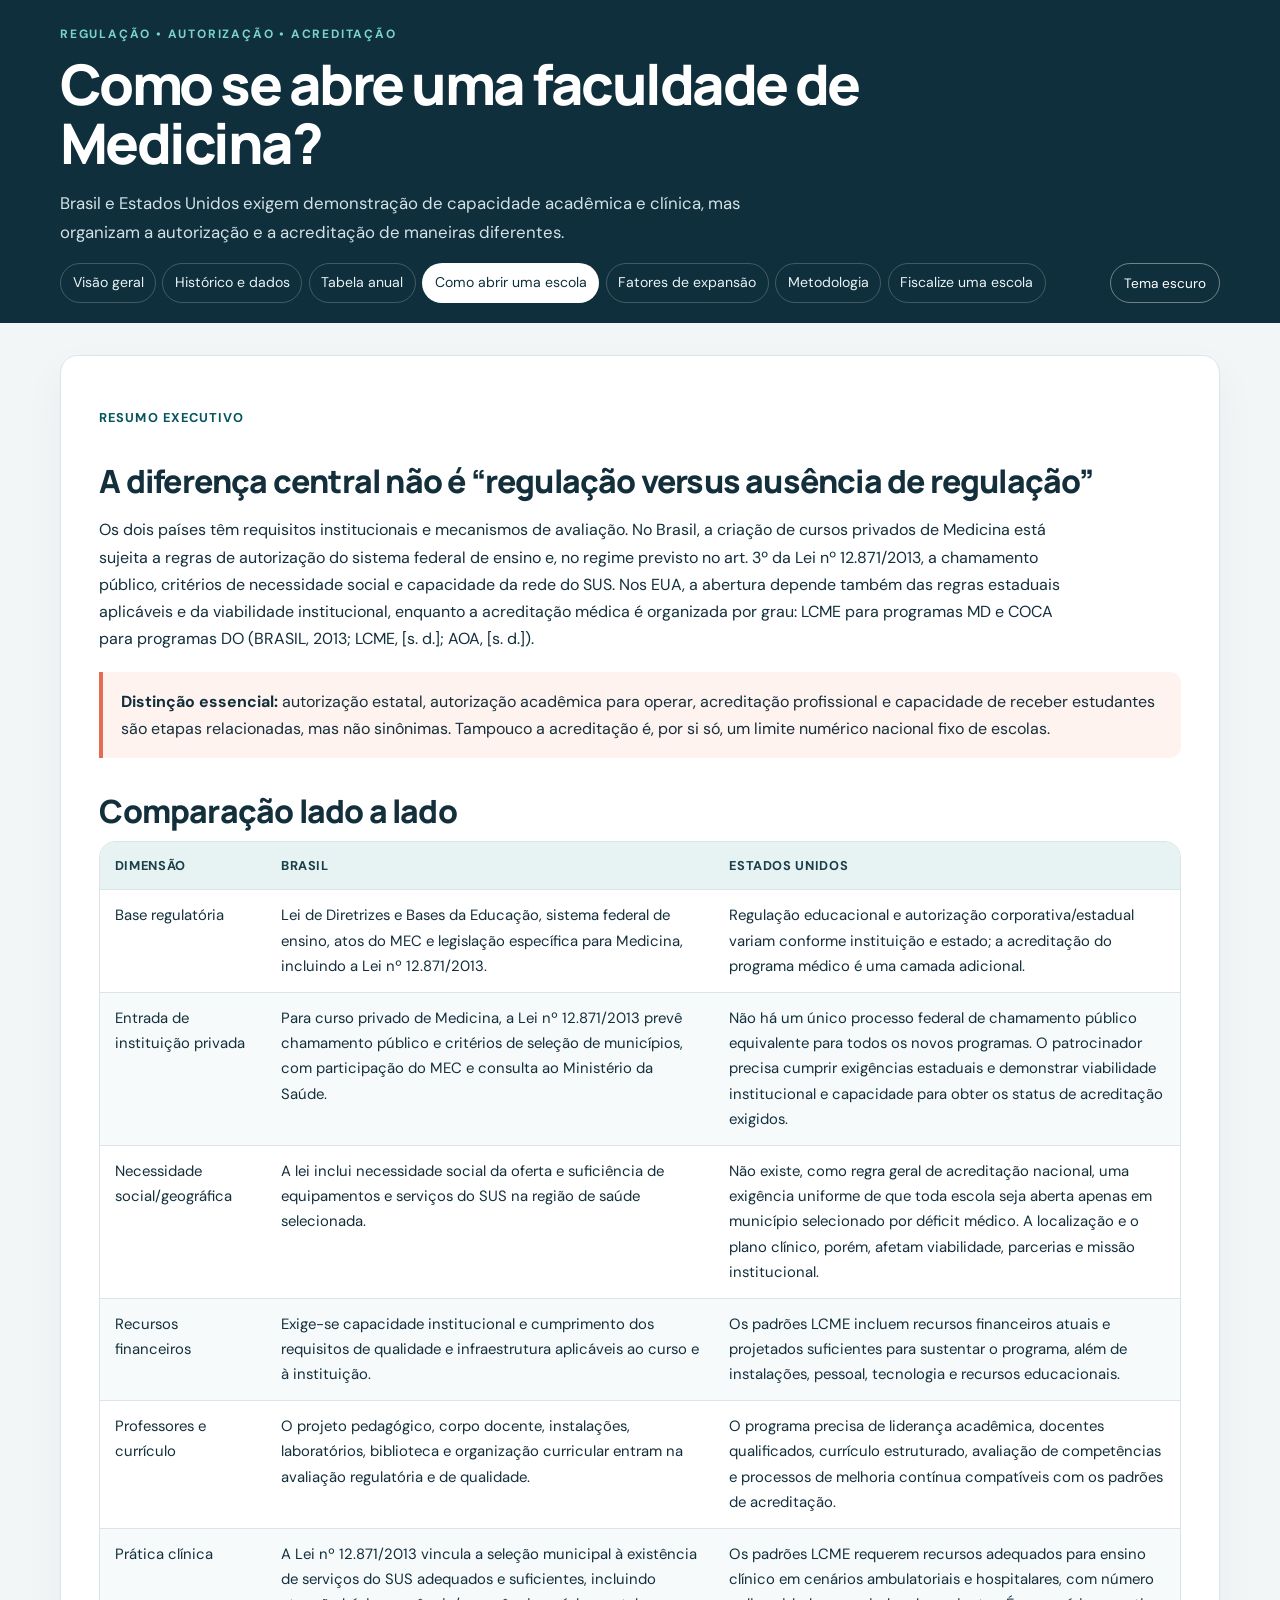
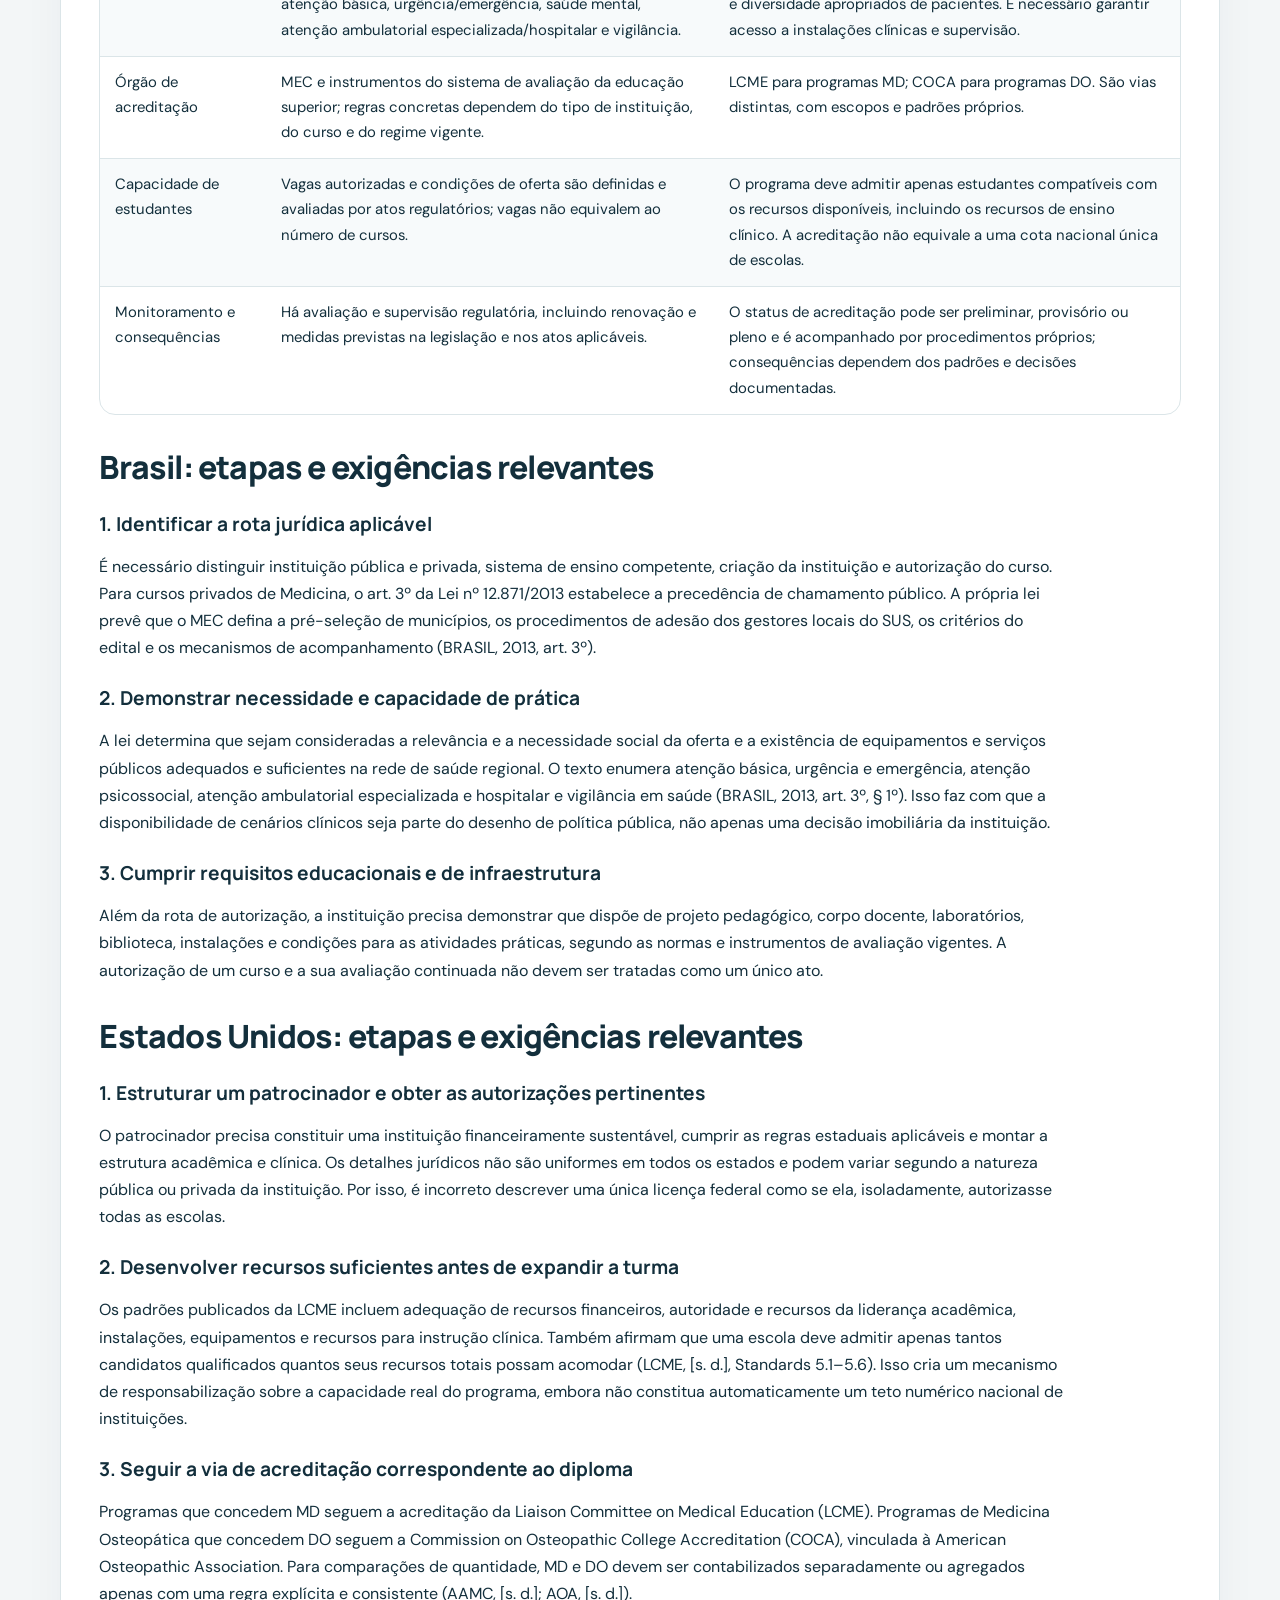
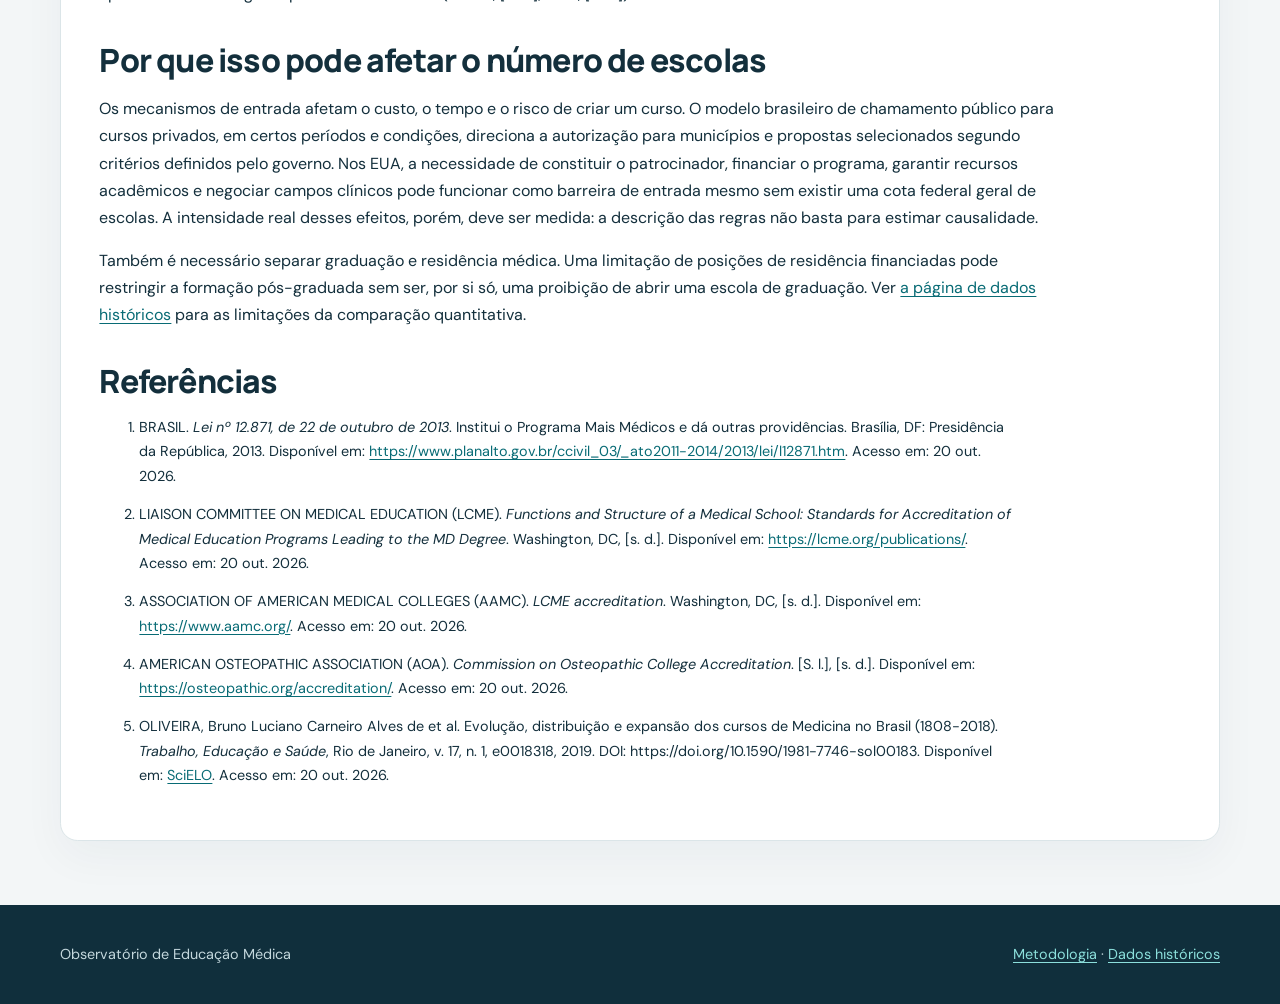
==== commit 76f5b894: "Integra fatores de expansão à navegação" ====
--- a/criterios.html
+++ b/criterios.html
@@ -1 +1 @@
-<!doctype html><html lang="pt-BR"><head><meta charset="utf-8"><meta name="viewport" content="width=device-width,initial-scale=1"><title>Como abrir uma faculdade de Medicina | Observatório</title><link rel="stylesheet" href="assets/site.css"><script defer src="assets/site.js"></script></head><body><a class="skip" href="#conteudo">Pular para o conteúdo</a><header class="site-header"><p class="eyebrow">Regulação • autorização • acreditação</p><h1>Como se abre uma faculdade de Medicina?</h1><p class="intro">Brasil e Estados Unidos exigem demonstração de capacidade acadêmica e clínica, mas organizam a autorização e a acreditação de maneiras diferentes.</p><div class="nav-row"><nav class="main-nav" aria-label="Navegação principal"><a href="index.html">Visão geral</a><a href="evolucao.html">Histórico e dados</a><a href="serie-anual.html">Tabela anual</a><a href="criterios.html" aria-current="page">Como abrir uma escola</a><a href="metodologia.html">Metodologia</a><a href="denuncias.html">Fiscalize uma escola</a></nav><button class="theme-toggle" data-theme-toggle type="button" aria-pressed="false">Tema escuro</button></div></header><main id="conteudo"><article><p class="kicker">Resumo executivo</p><h2>A diferença central não é “regulação versus ausência de regulação”</h2><p>Os dois países têm requisitos institucionais e mecanismos de avaliação. No Brasil, a criação de cursos privados de Medicina está sujeita a regras de autorização do sistema federal de ensino e, no regime previsto no art. 3º da Lei nº 12.871/2013, a chamamento público, critérios de necessidade social e capacidade da rede do SUS. Nos EUA, a abertura depende também das regras estaduais aplicáveis e da viabilidade institucional, enquanto a acreditação médica é organizada por grau: LCME para programas MD e COCA para programas DO (BRASIL, 2013; LCME, [s. d.]; AOA, [s. d.]).</p><div class="note"><strong>Distinção essencial:</strong> autorização estatal, autorização acadêmica para operar, acreditação profissional e capacidade de receber estudantes são etapas relacionadas, mas não sinônimas. Tampouco a acreditação é, por si só, um limite numérico nacional fixo de escolas.</div><h2>Comparação lado a lado</h2><div class="table-wrap"><table><thead><tr><th>Dimensão</th><th>Brasil</th><th>Estados Unidos</th></tr></thead><tbody><tr><td>Base regulatória</td><td>Lei de Diretrizes e Bases da Educação, sistema federal de ensino, atos do MEC e legislação específica para Medicina, incluindo a Lei nº 12.871/2013.</td><td>Regulação educacional e autorização corporativa/estadual variam conforme instituição e estado; a acreditação do programa médico é uma camada adicional.</td></tr><tr><td>Entrada de instituição privada</td><td>Para curso privado de Medicina, a Lei nº 12.871/2013 prevê chamamento público e critérios de seleção de municípios, com participação do MEC e consulta ao Ministério da Saúde.</td><td>Não há um único processo federal de chamamento público equivalente para todos os novos programas. O patrocinador precisa cumprir exigências estaduais e demonstrar viabilidade institucional e capacidade para obter os status de acreditação exigidos.</td></tr><tr><td>Necessidade social/geográfica</td><td>A lei inclui necessidade social da oferta e suficiência de equipamentos e serviços do SUS na região de saúde selecionada.</td><td>Não existe, como regra geral de acreditação nacional, uma exigência uniforme de que toda escola seja aberta apenas em município selecionado por déficit médico. A localização e o plano clínico, porém, afetam viabilidade, parcerias e missão institucional.</td></tr><tr><td>Recursos financeiros</td><td>Exige-se capacidade institucional e cumprimento dos requisitos de qualidade e infraestrutura aplicáveis ao curso e à instituição.</td><td>Os padrões LCME incluem recursos financeiros atuais e projetados suficientes para sustentar o programa, além de instalações, pessoal, tecnologia e recursos educacionais.</td></tr><tr><td>Professores e currículo</td><td>O projeto pedagógico, corpo docente, instalações, laboratórios, biblioteca e organização curricular entram na avaliação regulatória e de qualidade.</td><td>O programa precisa de liderança acadêmica, docentes qualificados, currículo estruturado, avaliação de competências e processos de melhoria contínua compatíveis com os padrões de acreditação.</td></tr><tr><td>Prática clínica</td><td>A Lei nº 12.871/2013 vincula a seleção municipal à existência de serviços do SUS adequados e suficientes, incluindo atenção básica, urgência/emergência, saúde mental, atenção ambulatorial especializada/hospitalar e vigilância.</td><td>Os padrões LCME requerem recursos adequados para ensino clínico em cenários ambulatoriais e hospitalares, com número e diversidade apropriados de pacientes. É necessário garantir acesso a instalações clínicas e supervisão.</td></tr><tr><td>Órgão de acreditação</td><td>MEC e instrumentos do sistema de avaliação da educação superior; regras concretas dependem do tipo de instituição, do curso e do regime vigente.</td><td>LCME para programas MD; COCA para programas DO. São vias distintas, com escopos e padrões próprios.</td></tr><tr><td>Capacidade de estudantes</td><td>Vagas autorizadas e condições de oferta são definidas e avaliadas por atos regulatórios; vagas não equivalem ao número de cursos.</td><td>O programa deve admitir apenas estudantes compatíveis com os recursos disponíveis, incluindo os recursos de ensino clínico. A acreditação não equivale a uma cota nacional única de escolas.</td></tr><tr><td>Monitoramento e consequências</td><td>Há avaliação e supervisão regulatória, incluindo renovação e medidas previstas na legislação e nos atos aplicáveis.</td><td>O status de acreditação pode ser preliminar, provisório ou pleno e é acompanhado por procedimentos próprios; consequências dependem dos padrões e decisões documentadas.</td></tr></tbody></table></div><h2>Brasil: etapas e exigências relevantes</h2><h3>1. Identificar a rota jurídica aplicável</h3><p>É necessário distinguir instituição pública e privada, sistema de ensino competente, criação da instituição e autorização do curso. Para cursos privados de Medicina, o art. 3º da Lei nº 12.871/2013 estabelece a precedência de chamamento público. A própria lei prevê que o MEC defina a pré-seleção de municípios, os procedimentos de adesão dos gestores locais do SUS, os critérios do edital e os mecanismos de acompanhamento (BRASIL, 2013, art. 3º).</p><h3>2. Demonstrar necessidade e capacidade de prática</h3><p>A lei determina que sejam consideradas a relevância e a necessidade social da oferta e a existência de equipamentos e serviços públicos adequados e suficientes na rede de saúde regional. O texto enumera atenção básica, urgência e emergência, atenção psicossocial, atenção ambulatorial especializada e hospitalar e vigilância em saúde (BRASIL, 2013, art. 3º, § 1º). Isso faz com que a disponibilidade de cenários clínicos seja parte do desenho de política pública, não apenas uma decisão imobiliária da instituição.</p><h3>3. Cumprir requisitos educacionais e de infraestrutura</h3><p>Além da rota de autorização, a instituição precisa demonstrar que dispõe de projeto pedagógico, corpo docente, laboratórios, biblioteca, instalações e condições para as atividades práticas, segundo as normas e instrumentos de avaliação vigentes. A autorização de um curso e a sua avaliação continuada não devem ser tratadas como um único ato.</p><h2>Estados Unidos: etapas e exigências relevantes</h2><h3>1. Estruturar um patrocinador e obter as autorizações pertinentes</h3><p>O patrocinador precisa constituir uma instituição financeiramente sustentável, cumprir as regras estaduais aplicáveis e montar a estrutura acadêmica e clínica. Os detalhes jurídicos não são uniformes em todos os estados e podem variar segundo a natureza pública ou privada da instituição. Por isso, é incorreto descrever uma única licença federal como se ela, isoladamente, autorizasse todas as escolas.</p><h3>2. Desenvolver recursos suficientes antes de expandir a turma</h3><p>Os padrões publicados da LCME incluem adequação de recursos financeiros, autoridade e recursos da liderança acadêmica, instalações, equipamentos e recursos para instrução clínica. Também afirmam que uma escola deve admitir apenas tantos candidatos qualificados quantos seus recursos totais possam acomodar (LCME, [s. d.], Standards 5.1–5.6). Isso cria um mecanismo de responsabilização sobre a capacidade real do programa, embora não constitua automaticamente um teto numérico nacional de instituições.</p><h3>3. Seguir a via de acreditação correspondente ao diploma</h3><p>Programas que concedem MD seguem a acreditação da Liaison Committee on Medical Education (LCME). Programas de Medicina Osteopática que concedem DO seguem a Commission on Osteopathic College Accreditation (COCA), vinculada à American Osteopathic Association. Para comparações de quantidade, MD e DO devem ser contabilizados separadamente ou agregados apenas com uma regra explícita e consistente (AAMC, [s. d.]; AOA, [s. d.]).</p><h2>Por que isso pode afetar o número de escolas</h2><p>Os mecanismos de entrada afetam o custo, o tempo e o risco de criar um curso. O modelo brasileiro de chamamento público para cursos privados, em certos períodos e condições, direciona a autorização para municípios e propostas selecionados segundo critérios definidos pelo governo. Nos EUA, a necessidade de constituir o patrocinador, financiar o programa, garantir recursos acadêmicos e negociar campos clínicos pode funcionar como barreira de entrada mesmo sem existir uma cota federal geral de escolas. A intensidade real desses efeitos, porém, deve ser medida: a descrição das regras não basta para estimar causalidade.</p><p>Também é necessário separar graduação e residência médica. Uma limitação de posições de residência financiadas pode restringir a formação pós-graduada sem ser, por si só, uma proibição de abrir uma escola de graduação. Ver <a href="evolucao.html">a página de dados históricos</a> para as limitações da comparação quantitativa.</p><h2>Referências</h2><ol class="refs"><li>BRASIL. <em>Lei nº 12.871, de 22 de outubro de 2013</em>. Institui o Programa Mais Médicos e dá outras providências. Brasília, DF: Presidência da República, 2013. Disponível em: <a href="https://www.planalto.gov.br/ccivil_03/_ato2011-2014/2013/lei/l12871.htm">https://www.planalto.gov.br/ccivil_03/_ato2011-2014/2013/lei/l12871.htm</a>. Acesso em: 20 out. 2026.</li><li>LIAISON COMMITTEE ON MEDICAL EDUCATION (LCME). <em>Functions and Structure of a Medical School: Standards for Accreditation of Medical Education Programs Leading to the MD Degree</em>. Washington, DC, [s. d.]. Disponível em: <a href="https://lcme.org/">https://lcme.org/publications/</a>. Acesso em: 20 out. 2026.</li><li>ASSOCIATION OF AMERICAN MEDICAL COLLEGES (AAMC). <em>LCME accreditation</em>. Washington, DC, [s. d.]. Disponível em: <a href="https://www.aamc.org/">https://www.aamc.org/</a>. Acesso em: 20 out. 2026.</li><li>AMERICAN OSTEOPATHIC ASSOCIATION (AOA). <em>Commission on Osteopathic College Accreditation</em>. [S. l.], [s. d.]. Disponível em: <a href="https://osteopathic.org/accreditation/">https://osteopathic.org/accreditation/</a>. Acesso em: 20 out. 2026.</li><li>OLIVEIRA, Bruno Luciano Carneiro Alves de et al. Evolução, distribuição e expansão dos cursos de Medicina no Brasil (1808-2018). <em>Trabalho, Educação e Saúde</em>, Rio de Janeiro, v. 17, n. 1, e0018318, 2019. DOI: https://doi.org/10.1590/1981-7746-sol00183. Disponível em: <a href="https://www.scielo.br/j/tes/a/SGBd4Hbk5ghWD3yg6vqt3Jk/">SciELO</a>. Acesso em: 20 out. 2026.</li></ol></article></main><footer class="site-footer"><div class="footer-inner"><p>Observatório de Educação Médica</p><p><a href="metodologia.html">Metodologia</a> · <a href="evolucao.html">Dados históricos</a></p></div></footer></body></html>+<!doctype html><html lang="pt-BR"><head><meta charset="utf-8"><meta name="viewport" content="width=device-width,initial-scale=1"><title>Como abrir uma faculdade de Medicina | Observatório</title><link rel="stylesheet" href="assets/site.css"><script defer src="assets/site.js"></script></head><body><a class="skip" href="#conteudo">Pular para o conteúdo</a><header class="site-header"><p class="eyebrow">Regulação • autorização • acreditação</p><h1>Como se abre uma faculdade de Medicina?</h1><p class="intro">Brasil e Estados Unidos exigem demonstração de capacidade acadêmica e clínica, mas organizam a autorização e a acreditação de maneiras diferentes.</p><div class="nav-row"><nav class="main-nav" aria-label="Navegação principal"><a href="index.html">Visão geral</a><a href="evolucao.html">Histórico e dados</a><a href="serie-anual.html">Tabela anual</a><a href="criterios.html" aria-current="page">Como abrir uma escola</a><a href="fatores.html">Fatores de expansão</a><a href="metodologia.html">Metodologia</a><a href="denuncias.html">Fiscalize uma escola</a></nav><button class="theme-toggle" data-theme-toggle type="button" aria-pressed="false">Tema escuro</button></div></header><main id="conteudo"><article><p class="kicker">Resumo executivo</p><h2>A diferença central não é “regulação versus ausência de regulação”</h2><p>Os dois países têm requisitos institucionais e mecanismos de avaliação. No Brasil, a criação de cursos privados de Medicina está sujeita a regras de autorização do sistema federal de ensino e, no regime previsto no art. 3º da Lei nº 12.871/2013, a chamamento público, critérios de necessidade social e capacidade da rede do SUS. Nos EUA, a abertura depende também das regras estaduais aplicáveis e da viabilidade institucional, enquanto a acreditação médica é organizada por grau: LCME para programas MD e COCA para programas DO (BRASIL, 2013; LCME, [s. d.]; AOA, [s. d.]).</p><div class="note"><strong>Distinção essencial:</strong> autorização estatal, autorização acadêmica para operar, acreditação profissional e capacidade de receber estudantes são etapas relacionadas, mas não sinônimas. Tampouco a acreditação é, por si só, um limite numérico nacional fixo de escolas.</div><h2>Comparação lado a lado</h2><div class="table-wrap"><table><thead><tr><th>Dimensão</th><th>Brasil</th><th>Estados Unidos</th></tr></thead><tbody><tr><td>Base regulatória</td><td>Lei de Diretrizes e Bases da Educação, sistema federal de ensino, atos do MEC e legislação específica para Medicina, incluindo a Lei nº 12.871/2013.</td><td>Regulação educacional e autorização corporativa/estadual variam conforme instituição e estado; a acreditação do programa médico é uma camada adicional.</td></tr><tr><td>Entrada de instituição privada</td><td>Para curso privado de Medicina, a Lei nº 12.871/2013 prevê chamamento público e critérios de seleção de municípios, com participação do MEC e consulta ao Ministério da Saúde.</td><td>Não há um único processo federal de chamamento público equivalente para todos os novos programas. O patrocinador precisa cumprir exigências estaduais e demonstrar viabilidade institucional e capacidade para obter os status de acreditação exigidos.</td></tr><tr><td>Necessidade social/geográfica</td><td>A lei inclui necessidade social da oferta e suficiência de equipamentos e serviços do SUS na região de saúde selecionada.</td><td>Não existe, como regra geral de acreditação nacional, uma exigência uniforme de que toda escola seja aberta apenas em município selecionado por déficit médico. A localização e o plano clínico, porém, afetam viabilidade, parcerias e missão institucional.</td></tr><tr><td>Recursos financeiros</td><td>Exige-se capacidade institucional e cumprimento dos requisitos de qualidade e infraestrutura aplicáveis ao curso e à instituição.</td><td>Os padrões LCME incluem recursos financeiros atuais e projetados suficientes para sustentar o programa, além de instalações, pessoal, tecnologia e recursos educacionais.</td></tr><tr><td>Professores e currículo</td><td>O projeto pedagógico, corpo docente, instalações, laboratórios, biblioteca e organização curricular entram na avaliação regulatória e de qualidade.</td><td>O programa precisa de liderança acadêmica, docentes qualificados, currículo estruturado, avaliação de competências e processos de melhoria contínua compatíveis com os padrões de acreditação.</td></tr><tr><td>Prática clínica</td><td>A Lei nº 12.871/2013 vincula a seleção municipal à existência de serviços do SUS adequados e suficientes, incluindo atenção básica, urgência/emergência, saúde mental, atenção ambulatorial especializada/hospitalar e vigilância.</td><td>Os padrões LCME requerem recursos adequados para ensino clínico em cenários ambulatoriais e hospitalares, com número e diversidade apropriados de pacientes. É necessário garantir acesso a instalações clínicas e supervisão.</td></tr><tr><td>Órgão de acreditação</td><td>MEC e instrumentos do sistema de avaliação da educação superior; regras concretas dependem do tipo de instituição, do curso e do regime vigente.</td><td>LCME para programas MD; COCA para programas DO. São vias distintas, com escopos e padrões próprios.</td></tr><tr><td>Capacidade de estudantes</td><td>Vagas autorizadas e condições de oferta são definidas e avaliadas por atos regulatórios; vagas não equivalem ao número de cursos.</td><td>O programa deve admitir apenas estudantes compatíveis com os recursos disponíveis, incluindo os recursos de ensino clínico. A acreditação não equivale a uma cota nacional única de escolas.</td></tr><tr><td>Monitoramento e consequências</td><td>Há avaliação e supervisão regulatória, incluindo renovação e medidas previstas na legislação e nos atos aplicáveis.</td><td>O status de acreditação pode ser preliminar, provisório ou pleno e é acompanhado por procedimentos próprios; consequências dependem dos padrões e decisões documentadas.</td></tr></tbody></table></div><h2>Brasil: etapas e exigências relevantes</h2><h3>1. Identificar a rota jurídica aplicável</h3><p>É necessário distinguir instituição pública e privada, sistema de ensino competente, criação da instituição e autorização do curso. Para cursos privados de Medicina, o art. 3º da Lei nº 12.871/2013 estabelece a precedência de chamamento público. A própria lei prevê que o MEC defina a pré-seleção de municípios, os procedimentos de adesão dos gestores locais do SUS, os critérios do edital e os mecanismos de acompanhamento (BRASIL, 2013, art. 3º).</p><h3>2. Demonstrar necessidade e capacidade de prática</h3><p>A lei determina que sejam consideradas a relevância e a necessidade social da oferta e a existência de equipamentos e serviços públicos adequados e suficientes na rede de saúde regional. O texto enumera atenção básica, urgência e emergência, atenção psicossocial, atenção ambulatorial especializada e hospitalar e vigilância em saúde (BRASIL, 2013, art. 3º, § 1º). Isso faz com que a disponibilidade de cenários clínicos seja parte do desenho de política pública, não apenas uma decisão imobiliária da instituição.</p><h3>3. Cumprir requisitos educacionais e de infraestrutura</h3><p>Além da rota de autorização, a instituição precisa demonstrar que dispõe de projeto pedagógico, corpo docente, laboratórios, biblioteca, instalações e condições para as atividades práticas, segundo as normas e instrumentos de avaliação vigentes. A autorização de um curso e a sua avaliação continuada não devem ser tratadas como um único ato.</p><h2>Estados Unidos: etapas e exigências relevantes</h2><h3>1. Estruturar um patrocinador e obter as autorizações pertinentes</h3><p>O patrocinador precisa constituir uma instituição financeiramente sustentável, cumprir as regras estaduais aplicáveis e montar a estrutura acadêmica e clínica. Os detalhes jurídicos não são uniformes em todos os estados e podem variar segundo a natureza pública ou privada da instituição. Por isso, é incorreto descrever uma única licença federal como se ela, isoladamente, autorizasse todas as escolas.</p><h3>2. Desenvolver recursos suficientes antes de expandir a turma</h3><p>Os padrões publicados da LCME incluem adequação de recursos financeiros, autoridade e recursos da liderança acadêmica, instalações, equipamentos e recursos para instrução clínica. Também afirmam que uma escola deve admitir apenas tantos candidatos qualificados quantos seus recursos totais possam acomodar (LCME, [s. d.], Standards 5.1–5.6). Isso cria um mecanismo de responsabilização sobre a capacidade real do programa, embora não constitua automaticamente um teto numérico nacional de instituições.</p><h3>3. Seguir a via de acreditação correspondente ao diploma</h3><p>Programas que concedem MD seguem a acreditação da Liaison Committee on Medical Education (LCME). Programas de Medicina Osteopática que concedem DO seguem a Commission on Osteopathic College Accreditation (COCA), vinculada à American Osteopathic Association. Para comparações de quantidade, MD e DO devem ser contabilizados separadamente ou agregados apenas com uma regra explícita e consistente (AAMC, [s. d.]; AOA, [s. d.]).</p><h2>Por que isso pode afetar o número de escolas</h2><p>Os mecanismos de entrada afetam o custo, o tempo e o risco de criar um curso. O modelo brasileiro de chamamento público para cursos privados, em certos períodos e condições, direciona a autorização para municípios e propostas selecionados segundo critérios definidos pelo governo. Nos EUA, a necessidade de constituir o patrocinador, financiar o programa, garantir recursos acadêmicos e negociar campos clínicos pode funcionar como barreira de entrada mesmo sem existir uma cota federal geral de escolas. A intensidade real desses efeitos, porém, deve ser medida: a descrição das regras não basta para estimar causalidade.</p><p>Também é necessário separar graduação e residência médica. Uma limitação de posições de residência financiadas pode restringir a formação pós-graduada sem ser, por si só, uma proibição de abrir uma escola de graduação. Ver <a href="evolucao.html">a página de dados históricos</a> para as limitações da comparação quantitativa.</p><h2>Referências</h2><ol class="refs"><li>BRASIL. <em>Lei nº 12.871, de 22 de outubro de 2013</em>. Institui o Programa Mais Médicos e dá outras providências. Brasília, DF: Presidência da República, 2013. Disponível em: <a href="https://www.planalto.gov.br/ccivil_03/_ato2011-2014/2013/lei/l12871.htm">https://www.planalto.gov.br/ccivil_03/_ato2011-2014/2013/lei/l12871.htm</a>. Acesso em: 20 out. 2026.</li><li>LIAISON COMMITTEE ON MEDICAL EDUCATION (LCME). <em>Functions and Structure of a Medical School: Standards for Accreditation of Medical Education Programs Leading to the MD Degree</em>. Washington, DC, [s. d.]. Disponível em: <a href="https://lcme.org/">https://lcme.org/publications/</a>. Acesso em: 20 out. 2026.</li><li>ASSOCIATION OF AMERICAN MEDICAL COLLEGES (AAMC). <em>LCME accreditation</em>. Washington, DC, [s. d.]. Disponível em: <a href="https://www.aamc.org/">https://www.aamc.org/</a>. Acesso em: 20 out. 2026.</li><li>AMERICAN OSTEOPATHIC ASSOCIATION (AOA). <em>Commission on Osteopathic College Accreditation</em>. [S. l.], [s. d.]. Disponível em: <a href="https://osteopathic.org/accreditation/">https://osteopathic.org/accreditation/</a>. Acesso em: 20 out. 2026.</li><li>OLIVEIRA, Bruno Luciano Carneiro Alves de et al. Evolução, distribuição e expansão dos cursos de Medicina no Brasil (1808-2018). <em>Trabalho, Educação e Saúde</em>, Rio de Janeiro, v. 17, n. 1, e0018318, 2019. DOI: https://doi.org/10.1590/1981-7746-sol00183. Disponível em: <a href="https://www.scielo.br/j/tes/a/SGBd4Hbk5ghWD3yg6vqt3Jk/">SciELO</a>. Acesso em: 20 out. 2026.</li></ol></article></main><footer class="site-footer"><div class="footer-inner"><p>Observatório de Educação Médica</p><p><a href="metodologia.html">Metodologia</a> · <a href="evolucao.html">Dados históricos</a></p></div></footer></body></html>
